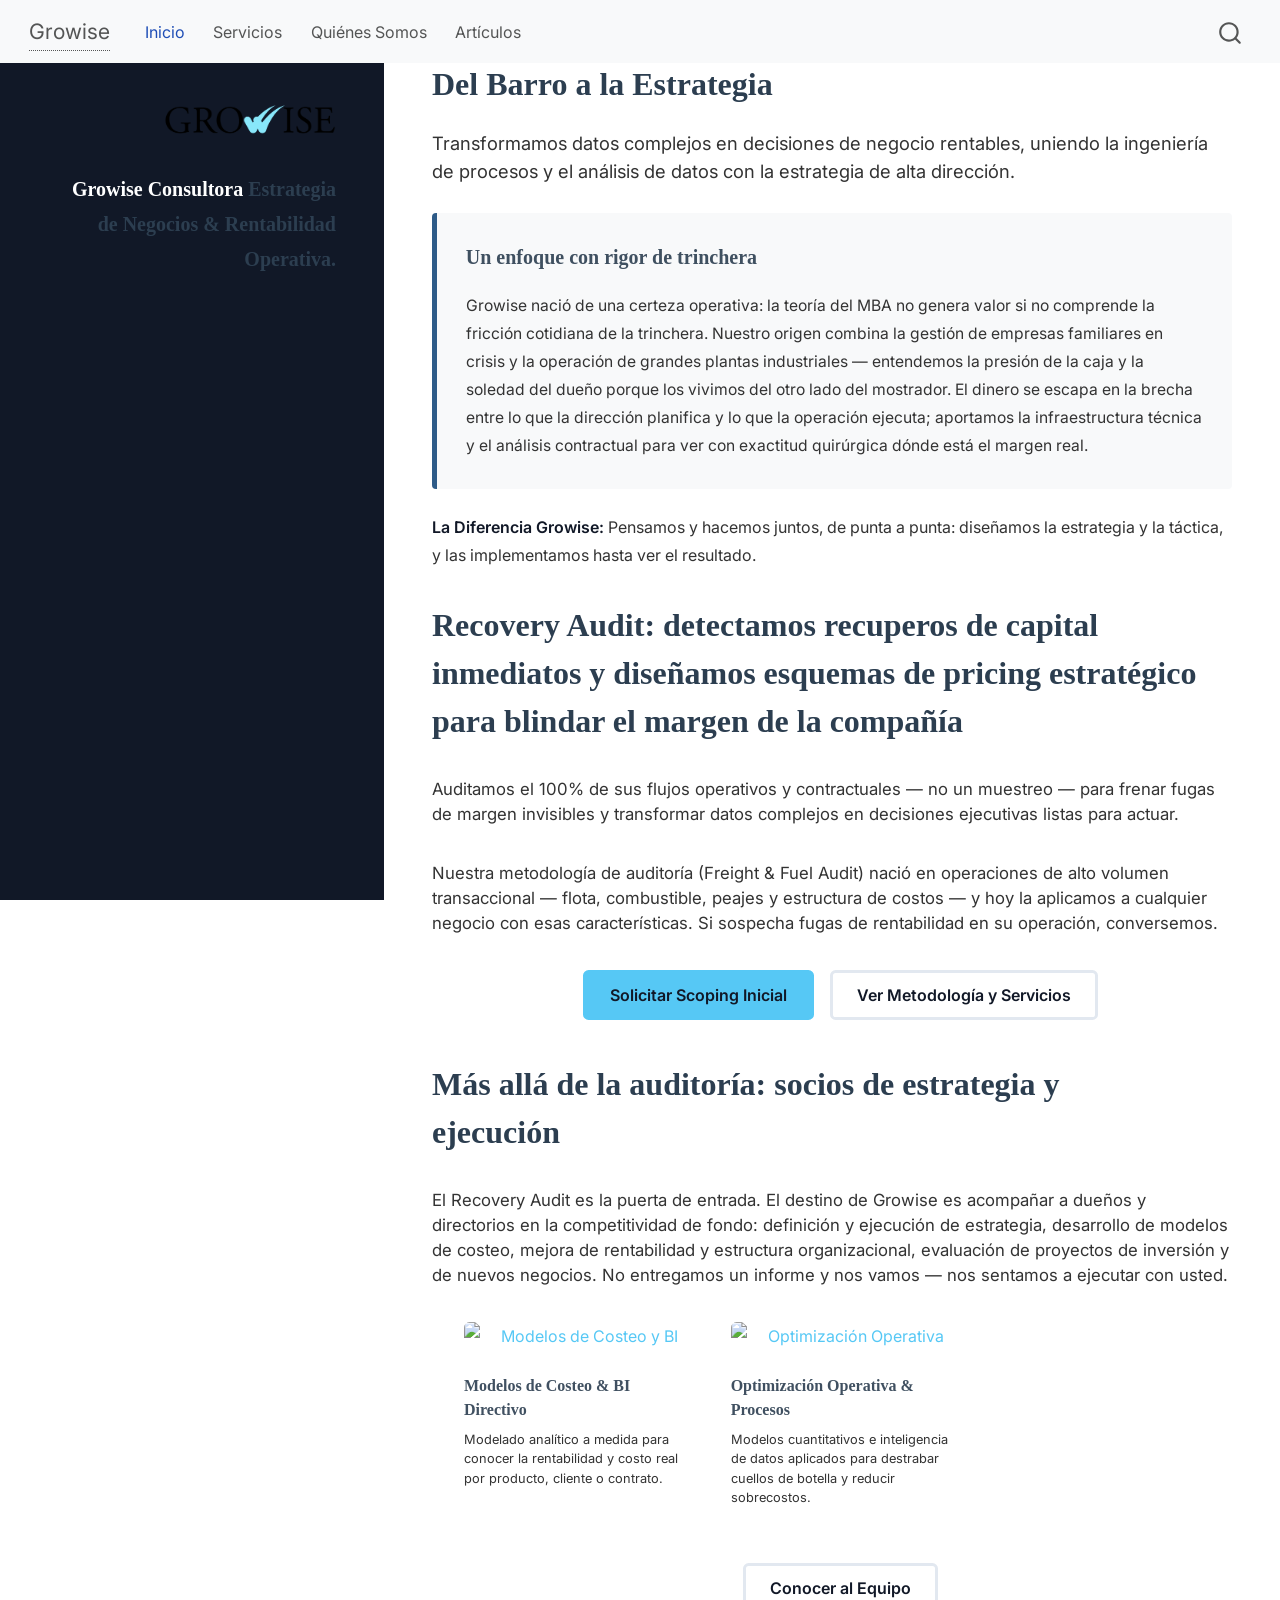
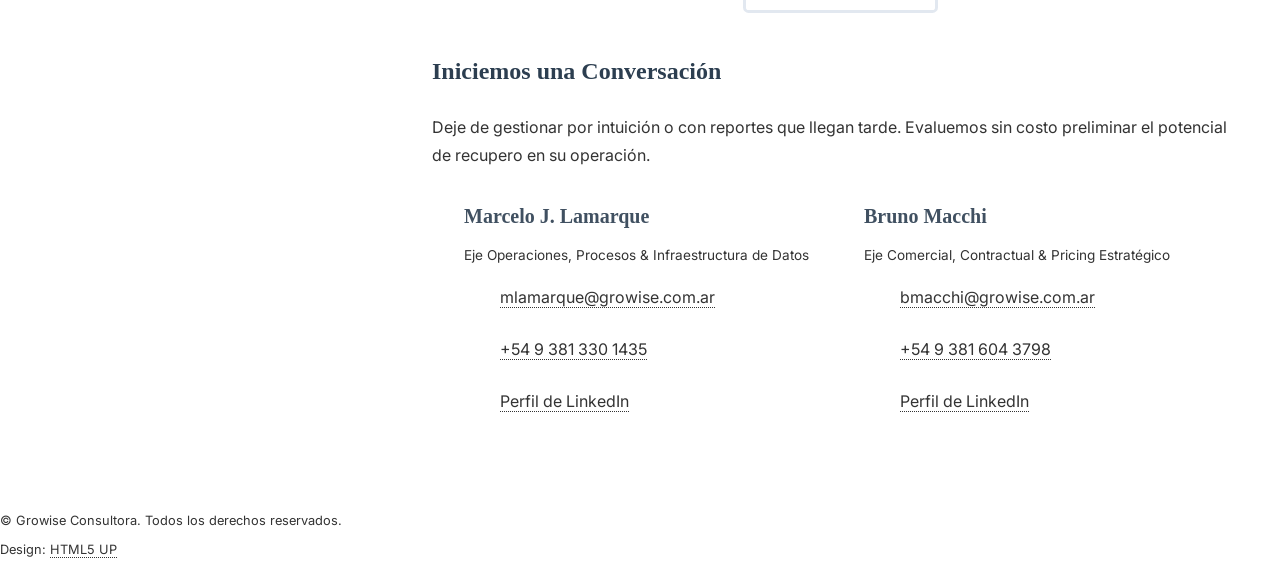
==== index.html @ acec2e24 "Copy: despegar el posicionamiento del rubro transporte El texto anterior en index y servicios presen" ====
<!DOCTYPE html>
<html xmlns="http://www.w3.org/1999/xhtml" lang="es" xml:lang="es"><head>

<meta charset="utf-8">
<meta name="generator" content="quarto-1.9.38">

<meta name="viewport" content="width=device-width, initial-scale=1.0, user-scalable=yes">


<title>Inicio – Growise</title>
<style>
/* Default styles provided by pandoc.
** See https://pandoc.org/MANUAL.html#variables-for-html for config info.
*/
code{white-space: pre-wrap;}
span.smallcaps{font-variant: small-caps;}
div.columns{display: flex; gap: min(4vw, 1.5em);}
div.column{flex: auto; overflow-x: auto;}
div.hanging-indent{margin-left: 1.5em; text-indent: -1.5em;}
ul.task-list{list-style: none;}
ul.task-list li input[type="checkbox"] {
  width: 0.8em;
  margin: 0 0.8em 0.2em -1em; /* quarto-specific, see https://github.com/quarto-dev/quarto-cli/issues/4556 */ 
  vertical-align: middle;
}
</style>


<script src="site_libs/quarto-nav/quarto-nav.js"></script>
<script src="site_libs/quarto-nav/headroom.min.js"></script>
<script src="site_libs/clipboard/clipboard.min.js"></script>
<script src="site_libs/quarto-search/autocomplete.umd.js"></script>
<script src="site_libs/quarto-search/fuse.min.js"></script>
<script src="site_libs/quarto-search/quarto-search.js"></script>
<meta name="quarto:offset" content="./">
<script src="site_libs/quarto-html/quarto.js" type="module"></script>
<script src="site_libs/quarto-html/tabsets/tabsets.js" type="module"></script>
<script src="site_libs/quarto-html/popper.min.js"></script>
<script src="site_libs/quarto-html/tippy.umd.min.js"></script>
<script src="site_libs/quarto-html/anchor.min.js"></script>
<link href="site_libs/quarto-html/tippy.css" rel="stylesheet">
<link href="site_libs/quarto-html/quarto-syntax-highlighting-15634bcf2e68342d4ad2dfa704d543f6.css" rel="stylesheet" id="quarto-text-highlighting-styles">
<script src="site_libs/bootstrap/bootstrap.min.js"></script>
<link href="site_libs/bootstrap/bootstrap-icons.css" rel="stylesheet">
<link href="site_libs/bootstrap/bootstrap-a0f9fd0d421825b736dc1bbcbcba2219.min.css" rel="stylesheet" append-hash="true" id="quarto-bootstrap" data-mode="light">
<script id="quarto-search-options" type="application/json">{
  "location": "navbar",
  "copy-button": false,
  "collapse-after": 3,
  "panel-placement": "end",
  "type": "overlay",
  "limit": 50,
  "keyboard-shortcut": [
    "f",
    "/",
    "s"
  ],
  "show-item-context": false,
  "language": {
    "search-no-results-text": "No se han encontrado resultados",
    "search-matching-documents-text": "documentos encontrados",
    "search-copy-link-title": "Copiar el enlace en la búsqueda",
    "search-hide-matches-text": "Ocultar resultados adicionales",
    "search-more-match-text": "resultado adicional en este documento",
    "search-more-matches-text": "resultados adicionales en este documento",
    "search-clear-button-title": "Borrar",
    "search-text-placeholder": "",
    "search-detached-cancel-button-title": "Cancelar",
    "search-submit-button-title": "Enviar",
    "search-label": "Buscar"
  }
}</script>
<!-- Google tag (gtag.js) -->

<script async="" src="https://www.googletagmanager.com/gtag/js?id=G-E46S4T4S3Z"></script>

<script>

  window.dataLayer = window.dataLayer || [];

  function gtag(){dataLayer.push(arguments);}

  gtag('js', new Date());



  gtag('config', 'G-E46S4T4S3Z');

</script>
<style>
/* RESET BÁSICO GLOBAL */
body { padding: 0 !important; margin: 0 !important; }
.quarto-container { max-width: none !important; padding: 0 !important; }
main { margin-top: 0 !important; padding: 0 !important; }

/* LEGIBILIDAD (Para los artículos) */
p, li, section, .quarto-title-meta { color: #333 !important; font-size: 1.05em; line-height: 1.6; }
h1, h2, h3, h4 { color: #2c3e50 !important; font-weight: bold; }

/* GALERÍA DE ARTÍCULOS Y METADATOS */
header.quarto-title-block { padding-top: 3em !important; margin-bottom: 2em !important; }
.quarto-listing-category-title { font-weight: bold; color: #787878; margin-bottom: 1em; }
.quarto-title-meta { border-top: 1px solid #eee; margin-top: 2em; padding-top: 1em; }
.quarto-title-meta-heading { color: #888; text-transform: uppercase; font-size: 0.75em; letter-spacing: 1px; }
.quarto-title-meta-contents { color: #444; }
.cell-output-display img { max-width: 100% !important; height: auto !important; border-radius: 8px; box-shadow: 0 4px 15px rgba(0,0,0,0.1); margin: 25px 0; }
</style>


<link rel="stylesheet" href="assets/css/main.css">
</head>

<body class="nav-fixed quarto-light">

<div id="quarto-search-results"></div>
  <header id="quarto-header" class="headroom fixed-top">
    <nav class="navbar navbar-expand-lg " data-bs-theme="dark">
      <div class="navbar-container container-fluid">
      <div class="navbar-brand-container mx-auto">
    <a class="navbar-brand" href="./index.html">
    <span class="navbar-title">Growise</span>
    </a>
  </div>
            <div id="quarto-search" class="" title="Buscar"></div>
          <button class="navbar-toggler" type="button" data-bs-toggle="collapse" data-bs-target="#navbarCollapse" aria-controls="navbarCollapse" role="menu" aria-expanded="false" aria-label="Navegación de palanca" onclick="if (window.quartoToggleHeadroom) { window.quartoToggleHeadroom(); }">
  <span class="navbar-toggler-icon"></span>
</button>
          <div class="collapse navbar-collapse" id="navbarCollapse">
            <ul class="navbar-nav navbar-nav-scroll me-auto">
  <li class="nav-item">
    <a class="nav-link active" href="./index.html" aria-current="page"> 
<span class="menu-text">Inicio</span></a>
  </li>  
  <li class="nav-item">
    <a class="nav-link" href="./servicios.html"> 
<span class="menu-text">Servicios</span></a>
  </li>  
  <li class="nav-item">
    <a class="nav-link" href="./quienes-somos.html"> 
<span class="menu-text">Quiénes Somos</span></a>
  </li>  
  <li class="nav-item">
    <a class="nav-link" href="./articulos.html"> 
<span class="menu-text">Artículos</span></a>
  </li>  
</ul>
          </div> <!-- /navcollapse -->
            <div class="quarto-navbar-tools">
</div>
      </div> <!-- /container-fluid -->
    </nav>
</header>
<!-- content -->
<div id="quarto-content" class="quarto-container page-columns page-rows-contents page-layout-article page-navbar">
<!-- sidebar -->
<!-- margin-sidebar -->
    <div id="quarto-margin-sidebar" class="sidebar margin-sidebar zindex-bottom">
        
    </div>
<!-- main -->
<main class="content" id="quarto-document-content">

<header id="title-block-header" class="quarto-title-block default">
<div class="quarto-title">
<h1 class="title">Inicio</h1>
</div>



<div class="quarto-title-meta">

    
  
    
  </div>
  


</header>


<style>
/* 1. ELIMINAR EL HEADER AUTOMÁTICO OCULTO DE QUARTO */
#title-block-header,
.quarto-title-block,
.quarto-title-banner,
header.quarto-title-block {
    display: none !important;
    margin: 0 !important;
    padding: 0 !important;
    height: 0 !important;
}

/* 2. RESETEAR CONTENEDORES INTERMEDIOS DE QUARTO / BOOTSTRAP */
#quarto-content,
#quarto-content > *,
#quarto-document-content,
.quarto-container,
.page-columns,
.content,
main.content {
    display: block !important;
    max-width: none !important;
    margin-top: 0 !important;
    padding-top: 0 !important;
    border-top: none !important;
}

/* FIX: "#quarto-content > *" de arriba fuerza display:block en TODOS los hijos directos,
   incluyendo el <script id="quarto-html-after-body"> que Quarto inyecta ahí mismo.
   Eso anula el display:none por defecto de <script> y su código queda visible como texto
   al final de la página. Lo revertimos explícitamente. */
#quarto-content > script,
#quarto-content > style {
    display: none !important;
}

/* 3. ESPACIADO CALIBRADO DEL CONTENEDOR PRINCIPAL (#main) */
#main {
    padding-top: 3.5rem !important; /* Libra el menú superior sin dejar espacio residual */
    margin-top: 0 !important;
}

/* 4. ANULAR PADDING Y BORDES DE LAS SECCIONES DE LA PLANTILLA */
#main > section,
#main > section#one,
#main > section:first-of-type,
#one {
    padding-top: 0 !important;
    margin-top: 0 !important;
    border-top: none !important;
}

#main header.major,
#main section#one header.major,
header.major {
    margin-top: 0 !important;
    padding-top: 0 !important;
    margin-bottom: 1.2em !important;
}

#main header.major h2,
header.major h2 {
    margin-top: 0 !important;
    padding-top: 0 !important;
}
</style>

<header id="header">
    <div class="inner">
        <a href="index.html" class="image logo"><img src="images/avatar.png" alt="Logo Growise"></a>
        <h1><strong>Growise Consultora</strong><br>
            Estrategia de Negocios &amp;<br>
            Rentabilidad Operativa.</h1>
        
        <ul class="icons" style="margin-top: 20px;">
            <li><a href="https://www.linkedin.com/company/growiseconsultora/" class="icon brands fa-linkedin" target="_blank"><span class="label">LinkedIn</span></a></li>
            <li><a href="https://www.instagram.com/growise.company/" class="icon brands fa-instagram" target="_blank"><span class="label">Instagram</span></a></li>
            <li><a href="mailto:mlamarque@growise.com.ar" class="icon solid fa-envelope"><span class="label">Email</span></a></li>
        </ul>
    </div>
</header>

<div id="main">
    <section id="one">
        <header class="major">
            <h2 class="anchored">Del Barro a la Estrategia</h2>
            <p style="font-size: 1.15em; color: #444; line-height: 1.5; margin-top: -0.5em;">
                Transformamos datos complejos en decisiones de negocio rentables, uniendo la ingeniería de procesos y el análisis de datos con la estrategia de alta dirección.
            </p>
        </header>

        <div style="background-color: #f8f9fa; padding: 1.8em; border-left: 5px solid #2e5b88; margin: 1.5em 0; border-radius: 4px;">
            <h3 style="margin-top: 0; color: #222;" class="anchored">Un enfoque con rigor de trinchera</h3>
            <p style="margin-bottom: 0; font-size: 0.98em; color: #555;">
                Growise nació de una certeza operativa: la teoría del MBA no genera valor si no comprende la fricción cotidiana de la trinchera. Nuestro origen combina la gestión de empresas familiares en crisis y la operación de grandes plantas industriales — entendemos la presión de la caja y la soledad del dueño porque los vivimos del otro lado del mostrador. El dinero se escapa en la brecha entre lo que la dirección planifica y lo que la operación ejecuta; aportamos la infraestructura técnica y el análisis contractual para ver con exactitud quirúrgica dónde está el margen real.
            </p>
        </div>

        <p>
            <strong>La Diferencia Growise:</strong> Pensamos y hacemos juntos, de punta a punta: diseñamos la estrategia y la táctica, y las implementamos hasta ver el resultado.
        </p>
    </section>

    <section id="two">
        <header class="major">
            <h2 class="anchored">Recovery Audit: detectamos recuperos de capital inmediatos y diseñamos esquemas de pricing estratégico para blindar el margen de la compañía</h2>
        </header>
        <p style="font-size: 1.05em; color: #444; line-height: 1.5;">
            Auditamos el 100% de sus flujos operativos y contractuales — no un muestreo — para frenar fugas de margen invisibles y transformar datos complejos en decisiones ejecutivas listas para actuar.
        </p>
        <p style="font-size: 1.05em; color: #444; line-height: 1.5;">
            Nuestra metodología de auditoría (Freight &amp; Fuel Audit) nació en operaciones de alto volumen transaccional — flota, combustible, peajes y estructura de costos — y hoy la aplicamos a cualquier negocio con esas características. Si sospecha fugas de rentabilidad en su operación, conversemos.
        </p>

        <ul class="actions" style="justify-content: center; display: flex; width: 100%; margin: 2em 0 2.5em 0;">
            <li><a href="index.html#three" class="button primary">Solicitar Scoping Inicial</a></li>
            <li><a href="servicios.html" class="button">Ver Metodología y Servicios</a></li>
        </ul>
    </section>

    <section id="vision">
        <header class="major">
            <h2 class="anchored">Más allá de la auditoría: socios de estrategia y ejecución</h2>
        </header>
        <p style="font-size: 1.05em; color: #444; line-height: 1.5;">
            El Recovery Audit es la puerta de entrada. El destino de Growise es acompañar a dueños y directorios en la competitividad de fondo: definición y ejecución de estrategia, desarrollo de modelos de costeo, mejora de rentabilidad y estructura organizacional, evaluación de proyectos de inversión y de nuevos negocios. No entregamos un informe y nos vamos — nos sentamos a ejecutar con usted.
        </p>
        <div class="row">
            <article class="col-4 col-12-xsmall work-item">
                <a href="images/fulls/Dashboard_Estrategico.png" class="image fit thumb"><img src="images/thumbs/Dashboard_Estrategico.png" alt="Modelos de Costeo y BI"></a>
                <h3 class="anchored">Modelos de Costeo &amp; BI Directivo</h3>
                <p>Modelado analítico a medida para conocer la rentabilidad y costo real por producto, cliente o contrato.</p>
            </article>
            <article class="col-4 col-12-xsmall work-item">
                <a href="images/fulls/Optimizacion_Procesos.png" class="image fit thumb"><img src="images/thumbs/Optimizacion_Procesos.png" alt="Optimización Operativa"></a>
                <h3 class="anchored">Optimización Operativa &amp; Procesos</h3>
                <p>Modelos cuantitativos e inteligencia de datos aplicados para destrabar cuellos de botella y reducir sobrecostos.</p>
            </article>
        </div>

        <ul class="actions" style="justify-content: center; display: flex; width: 100%; margin: 1.5em 0 2.5em 0;">
            <li><a href="quienes-somos.html" class="button">Conocer al Equipo</a></li>
        </ul>
    </section>

    <section id="three">
        <h2 class="anchored">Iniciemos una Conversación</h2>
        <p>Deje de gestionar por intuición o con reportes que llegan tarde. Evaluemos sin costo preliminar el potencial de recupero en su operación.</p>
        
        <div class="row">
            <div class="col-6 col-12-small">
                <h3 style="color: #787878; margin-bottom: 0.5em;" class="anchored">Marcelo J. Lamarque</h3>
                <p style="font-size: 0.85em; margin-bottom: 1em; color: #888;">Eje Operaciones, Procesos &amp; Infraestructura de Datos</p>
                <ul class="labeled-icons">
                    <li>
                        <h3 class="icon solid fa-envelope anchored"><span class="label">Email</span></h3>
                        <a href="mailto:mlamarque@growise.com.ar">mlamarque@growise.com.ar</a>
                    </li>
                    <li>
                        <h3 class="icon solid fa-mobile-alt anchored"><span class="label">WhatsApp</span></h3>
                        <a href="https://wa.me/5493813301435" target="_blank">+54 9 381 330 1435</a>
                    </li>
                    <li>
                        <h3 class="icon brands fa-linkedin anchored"><span class="label">LinkedIn</span></h3>
                        <a href="https://www.linkedin.com/in/mlamarque/" target="_blank">Perfil de LinkedIn</a>
                    </li>
                </ul>
            </div>

            <div class="col-6 col-12-small">
                <h3 style="color: #787878; margin-bottom: 0.5em;" class="anchored">Bruno Macchi</h3>
                <p style="font-size: 0.85em; margin-bottom: 1em; color: #888;">Eje Comercial, Contractual &amp; Pricing Estratégico</p>
                <ul class="labeled-icons">
                    <li>
                        <h3 class="icon solid fa-envelope anchored"><span class="label">Email</span></h3>
                        <a href="mailto:bmacchi@growise.com.ar">bmacchi@growise.com.ar</a>
                    </li>
                    <li>
                        <h3 class="icon solid fa-mobile-alt anchored"><span class="label">WhatsApp</span></h3>
                        <a href="https://wa.me/5493816043798" target="_blank">+54 9 381 604 3798</a>
                    </li>
                    <li>
                        <h3 class="icon brands fa-linkedin anchored"><span class="label">LinkedIn</span></h3>
                        <a href="https://www.linkedin.com/in/macchib/" target="_blank">Perfil de LinkedIn</a>
                    </li>
                </ul>
            </div>
        </div> 
    </section>
</div>

<footer id="footer">
    <div class="inner">
        <ul class="copyright">
            <li>© Growise Consultora. Todos los derechos reservados.</li>
            <li>Design: <a href="http://html5up.net">HTML5 UP</a></li>
        </ul>
    </div>
</footer>



</main> <!-- /main -->
<script id="quarto-html-after-body" type="application/javascript">
  window.document.addEventListener("DOMContentLoaded", function (event) {
    const icon = "";
    const anchorJS = new window.AnchorJS();
    anchorJS.options = {
      placement: 'right',
      icon: icon
    };
    anchorJS.add('.anchored');
    const isCodeAnnotation = (el) => {
      for (const clz of el.classList) {
        if (clz.startsWith('code-annotation-')) {                     
          return true;
        }
      }
      return false;
    }
    const onCopySuccess = function(e) {
      // button target
      const button = e.trigger;
      // don't keep focus
      button.blur();
      // flash "checked"
      button.classList.add('code-copy-button-checked');
      var currentTitle = button.getAttribute("title");
      button.setAttribute("title", "Copiado");
      let tooltip;
      if (window.bootstrap) {
        button.setAttribute("data-bs-toggle", "tooltip");
        button.setAttribute("data-bs-placement", "left");
        button.setAttribute("data-bs-title", "Copiado");
        tooltip = new bootstrap.Tooltip(button, 
          { trigger: "manual", 
            customClass: "code-copy-button-tooltip",
            offset: [0, -8]});
        tooltip.show();    
      }
      setTimeout(function() {
        if (tooltip) {
          tooltip.hide();
          button.removeAttribute("data-bs-title");
          button.removeAttribute("data-bs-toggle");
          button.removeAttribute("data-bs-placement");
        }
        button.setAttribute("title", currentTitle);
        button.classList.remove('code-copy-button-checked');
      }, 1000);
      // clear code selection
      e.clearSelection();
    }
    const getTextToCopy = function(trigger) {
      const outerScaffold = trigger.parentElement.cloneNode(true);
      const codeEl = outerScaffold.querySelector('code');
      for (const childEl of codeEl.children) {
        if (isCodeAnnotation(childEl)) {
          childEl.remove();
        }
      }
      return codeEl.innerText;
    }
    const clipboard = new window.ClipboardJS('.code-copy-button:not([data-in-quarto-modal])', {
      text: getTextToCopy
    });
    clipboard.on('success', onCopySuccess);
    if (window.document.getElementById('quarto-embedded-source-code-modal')) {
      const clipboardModal = new window.ClipboardJS('.code-copy-button[data-in-quarto-modal]', {
        text: getTextToCopy,
        container: window.document.getElementById('quarto-embedded-source-code-modal')
      });
      clipboardModal.on('success', onCopySuccess);
    }
      var localhostRegex = new RegExp(/^(?:http|https):\/\/localhost\:?[0-9]*\//);
      var mailtoRegex = new RegExp(/^mailto:/);
        var filterRegex = new RegExp('/' + window.location.host + '/');
      var isInternal = (href) => {
          return filterRegex.test(href) || localhostRegex.test(href) || mailtoRegex.test(href);
      }
      // Inspect non-navigation links and adorn them if external
     var links = window.document.querySelectorAll('a[href]:not(.nav-link):not(.navbar-brand):not(.toc-action):not(.sidebar-link):not(.sidebar-item-toggle):not(.pagination-link):not(.no-external):not([aria-hidden]):not(.dropdown-item):not(.quarto-navigation-tool):not(.about-link)');
      for (var i=0; i<links.length; i++) {
        const link = links[i];
        if (!isInternal(link.href)) {
          // undo the damage that might have been done by quarto-nav.js in the case of
          // links that we want to consider external
          if (link.dataset.originalHref !== undefined) {
            link.href = link.dataset.originalHref;
          }
        }
      }
    function tippyHover(el, contentFn, onTriggerFn, onUntriggerFn) {
      const config = {
        allowHTML: true,
        maxWidth: 500,
        delay: 100,
        arrow: false,
        appendTo: function(el) {
            return el.parentElement;
        },
        interactive: true,
        interactiveBorder: 10,
        theme: 'quarto',
        placement: 'bottom-start',
      };
      if (contentFn) {
        config.content = contentFn;
      }
      if (onTriggerFn) {
        config.onTrigger = onTriggerFn;
      }
      if (onUntriggerFn) {
        config.onUntrigger = onUntriggerFn;
      }
      window.tippy(el, config); 
    }
    const noterefs = window.document.querySelectorAll('a[role="doc-noteref"]');
    for (var i=0; i<noterefs.length; i++) {
      const ref = noterefs[i];
      tippyHover(ref, function() {
        // use id or data attribute instead here
        let href = ref.getAttribute('data-footnote-href') || ref.getAttribute('href');
        try { href = new URL(href).hash; } catch {}
        const id = href.replace(/^#\/?/, "");
        const note = window.document.getElementById(id);
        if (note) {
          return note.innerHTML;
        } else {
          return "";
        }
      });
    }
    const xrefs = window.document.querySelectorAll('a.quarto-xref');
    const processXRef = (id, note) => {
      // Strip column container classes
      const stripColumnClz = (el) => {
        el.classList.remove("page-full", "page-columns");
        if (el.children) {
          for (const child of el.children) {
            stripColumnClz(child);
          }
        }
      }
      stripColumnClz(note)
      if (id === null || id.startsWith('sec-')) {
        // Special case sections, only their first couple elements
        const container = document.createElement("div");
        if (note.children && note.children.length > 2) {
          container.appendChild(note.children[0].cloneNode(true));
          for (let i = 1; i < note.children.length; i++) {
            const child = note.children[i];
            if (child.tagName === "P" && child.innerText === "") {
              continue;
            } else {
              container.appendChild(child.cloneNode(true));
              break;
            }
          }
          if (window.Quarto?.typesetMath) {
            window.Quarto.typesetMath(container);
          }
          return container.innerHTML
        } else {
          if (window.Quarto?.typesetMath) {
            window.Quarto.typesetMath(note);
          }
          return note.innerHTML;
        }
      } else {
        // Remove any anchor links if they are present
        const anchorLink = note.querySelector('a.anchorjs-link');
        if (anchorLink) {
          anchorLink.remove();
        }
        if (window.Quarto?.typesetMath) {
          window.Quarto.typesetMath(note);
        }
        if (note.classList.contains("callout")) {
          return note.outerHTML;
        } else {
          return note.innerHTML;
        }
      }
    }
    for (var i=0; i<xrefs.length; i++) {
      const xref = xrefs[i];
      tippyHover(xref, undefined, function(instance) {
        instance.disable();
        let url = xref.getAttribute('href');
        let hash = undefined; 
        if (url.startsWith('#')) {
          hash = url;
        } else {
          try { hash = new URL(url).hash; } catch {}
        }
        if (hash) {
          const id = hash.replace(/^#\/?/, "");
          const note = window.document.getElementById(id);
          if (note !== null) {
            try {
              const html = processXRef(id, note.cloneNode(true));
              instance.setContent(html);
            } finally {
              instance.enable();
              instance.show();
            }
          } else {
            // See if we can fetch this
            fetch(url.split('#')[0])
            .then(res => res.text())
            .then(html => {
              const parser = new DOMParser();
              const htmlDoc = parser.parseFromString(html, "text/html");
              const note = htmlDoc.getElementById(id);
              if (note !== null) {
                const html = processXRef(id, note);
                instance.setContent(html);
              } 
            }).finally(() => {
              instance.enable();
              instance.show();
            });
          }
        } else {
          // See if we can fetch a full url (with no hash to target)
          // This is a special case and we should probably do some content thinning / targeting
          fetch(url)
          .then(res => res.text())
          .then(html => {
            const parser = new DOMParser();
            const htmlDoc = parser.parseFromString(html, "text/html");
            const note = htmlDoc.querySelector('main.content');
            if (note !== null) {
              // This should only happen for chapter cross references
              // (since there is no id in the URL)
              // remove the first header
              if (note.children.length > 0 && note.children[0].tagName === "HEADER") {
                note.children[0].remove();
              }
              const html = processXRef(null, note);
              instance.setContent(html);
            } 
          }).finally(() => {
            instance.enable();
            instance.show();
          });
        }
      }, function(instance) {
      });
    }
        let selectedAnnoteEl;
        const selectorForAnnotation = ( cell, annotation) => {
          let cellAttr = 'data-code-cell="' + cell + '"';
          let lineAttr = 'data-code-annotation="' +  annotation + '"';
          const selector = 'span[' + cellAttr + '][' + lineAttr + ']';
          return selector;
        }
        const selectCodeLines = (annoteEl) => {
          const doc = window.document;
          const targetCell = annoteEl.getAttribute("data-target-cell");
          const targetAnnotation = annoteEl.getAttribute("data-target-annotation");
          const annoteSpan = window.document.querySelector(selectorForAnnotation(targetCell, targetAnnotation));
          const lines = annoteSpan.getAttribute("data-code-lines").split(",");
          const lineIds = lines.map((line) => {
            return targetCell + "-" + line;
          })
          let top = null;
          let height = null;
          let parent = null;
          if (lineIds.length > 0) {
              //compute the position of the single el (top and bottom and make a div)
              const el = window.document.getElementById(lineIds[0]);
              top = el.offsetTop;
              height = el.offsetHeight;
              parent = el.parentElement.parentElement;
            if (lineIds.length > 1) {
              const lastEl = window.document.getElementById(lineIds[lineIds.length - 1]);
              const bottom = lastEl.offsetTop + lastEl.offsetHeight;
              height = bottom - top;
            }
            if (top !== null && height !== null && parent !== null) {
              // cook up a div (if necessary) and position it 
              let div = window.document.getElementById("code-annotation-line-highlight");
              if (div === null) {
                div = window.document.createElement("div");
                div.setAttribute("id", "code-annotation-line-highlight");
                div.style.position = 'absolute';
                parent.appendChild(div);
              }
              div.style.top = top - 2 + "px";
              div.style.height = height + 4 + "px";
              div.style.left = 0;
              let gutterDiv = window.document.getElementById("code-annotation-line-highlight-gutter");
              if (gutterDiv === null) {
                gutterDiv = window.document.createElement("div");
                gutterDiv.setAttribute("id", "code-annotation-line-highlight-gutter");
                gutterDiv.style.position = 'absolute';
                const codeCell = window.document.getElementById(targetCell);
                const gutter = codeCell.querySelector('.code-annotation-gutter');
                gutter.appendChild(gutterDiv);
              }
              gutterDiv.style.top = top - 2 + "px";
              gutterDiv.style.height = height + 4 + "px";
            }
            selectedAnnoteEl = annoteEl;
          }
        };
        const unselectCodeLines = () => {
          const elementsIds = ["code-annotation-line-highlight", "code-annotation-line-highlight-gutter"];
          elementsIds.forEach((elId) => {
            const div = window.document.getElementById(elId);
            if (div) {
              div.remove();
            }
          });
          selectedAnnoteEl = undefined;
        };
          // Handle positioning of the toggle
      window.addEventListener(
        "resize",
        throttle(() => {
          elRect = undefined;
          if (selectedAnnoteEl) {
            selectCodeLines(selectedAnnoteEl);
          }
        }, 10)
      );
      function throttle(fn, ms) {
      let throttle = false;
      let timer;
        return (...args) => {
          if(!throttle) { // first call gets through
              fn.apply(this, args);
              throttle = true;
          } else { // all the others get throttled
              if(timer) clearTimeout(timer); // cancel #2
              timer = setTimeout(() => {
                fn.apply(this, args);
                timer = throttle = false;
              }, ms);
          }
        };
      }
        // Attach click handler to the DT
        const annoteDls = window.document.querySelectorAll('dt[data-target-cell]');
        for (const annoteDlNode of annoteDls) {
          annoteDlNode.addEventListener('click', (event) => {
            const clickedEl = event.target;
            if (clickedEl !== selectedAnnoteEl) {
              unselectCodeLines();
              const activeEl = window.document.querySelector('dt[data-target-cell].code-annotation-active');
              if (activeEl) {
                activeEl.classList.remove('code-annotation-active');
              }
              selectCodeLines(clickedEl);
              clickedEl.classList.add('code-annotation-active');
            } else {
              // Unselect the line
              unselectCodeLines();
              clickedEl.classList.remove('code-annotation-active');
            }
          });
        }
    const findCites = (el) => {
      const parentEl = el.parentElement;
      if (parentEl) {
        const cites = parentEl.dataset.cites;
        if (cites) {
          return {
            el,
            cites: cites.split(' ')
          };
        } else {
          return findCites(el.parentElement)
        }
      } else {
        return undefined;
      }
    };
    var bibliorefs = window.document.querySelectorAll('a[role="doc-biblioref"]');
    for (var i=0; i<bibliorefs.length; i++) {
      const ref = bibliorefs[i];
      const citeInfo = findCites(ref);
      if (citeInfo) {
        tippyHover(citeInfo.el, function() {
          var popup = window.document.createElement('div');
          citeInfo.cites.forEach(function(cite) {
            var citeDiv = window.document.createElement('div');
            citeDiv.classList.add('hanging-indent');
            citeDiv.classList.add('csl-entry');
            var biblioDiv = window.document.getElementById('ref-' + cite);
            if (biblioDiv) {
              citeDiv.innerHTML = biblioDiv.innerHTML;
            }
            popup.appendChild(citeDiv);
          });
          return popup.innerHTML;
        });
      }
    }
  });
  </script>
</div> <!-- /content -->
<script src="./assets/js/jquery.min.js"></script>
<script src="./assets/js/jquery.poptrox.min.js"></script>
<script src="./assets/js/browser.min.js"></script>
<script src="./assets/js/breakpoints.min.js"></script>
<script src="./assets/js/util.js"></script>
<script src="./assets/js/main.js"></script>




</body></html>
---- site_libs/quarto-html/tippy.css ----
.tippy-box[data-animation=fade][data-state=hidden]{opacity:0}[data-tippy-root]{max-width:calc(100vw - 10px)}.tippy-box{position:relative;background-color:#333;color:#fff;border-radius:4px;font-size:14px;line-height:1.4;white-space:normal;outline:0;transition-property:transform,visibility,opacity}.tippy-box[data-placement^=top]>.tippy-arrow{bottom:0}.tippy-box[data-placement^=top]>.tippy-arrow:before{bottom:-7px;left:0;border-width:8px 8px 0;border-top-color:initial;transform-origin:center top}.tippy-box[data-placement^=bottom]>.tippy-arrow{top:0}.tippy-box[data-placement^=bottom]>.tippy-arrow:before{top:-7px;left:0;border-width:0 8px 8px;border-bottom-color:initial;transform-origin:center bottom}.tippy-box[data-placement^=left]>.tippy-arrow{right:0}.tippy-box[data-placement^=left]>.tippy-arrow:before{border-width:8px 0 8px 8px;border-left-color:initial;right:-7px;transform-origin:center left}.tippy-box[data-placement^=right]>.tippy-arrow{left:0}.tippy-box[data-placement^=right]>.tippy-arrow:before{left:-7px;border-width:8px 8px 8px 0;border-right-color:initial;transform-origin:center right}.tippy-box[data-inertia][data-state=visible]{transition-timing-function:cubic-bezier(.54,1.5,.38,1.11)}.tippy-arrow{width:16px;height:16px;color:#333}.tippy-arrow:before{content:"";position:absolute;border-color:transparent;border-style:solid}.tippy-content{position:relative;padding:5px 9px;z-index:1}
---- site_libs/quarto-html/quarto-syntax-highlighting-15634bcf2e68342d4ad2dfa704d543f6.css ----
/* quarto syntax highlight colors */
:root {
  --quarto-hl-ot-color: #003B4F;
  --quarto-hl-at-color: #657422;
  --quarto-hl-ss-color: #20794D;
  --quarto-hl-an-color: #5E5E5E;
  --quarto-hl-fu-color: #4758AB;
  --quarto-hl-st-color: #20794D;
  --quarto-hl-cf-color: #003B4F;
  --quarto-hl-op-color: #5E5E5E;
  --quarto-hl-er-color: #AD0000;
  --quarto-hl-bn-color: #AD0000;
  --quarto-hl-al-color: #AD0000;
  --quarto-hl-va-color: #111111;
  --quarto-hl-bu-color: inherit;
  --quarto-hl-ex-color: inherit;
  --quarto-hl-pp-color: #AD0000;
  --quarto-hl-in-color: #5E5E5E;
  --quarto-hl-vs-color: #20794D;
  --quarto-hl-wa-color: #5E5E5E;
  --quarto-hl-do-color: #5E5E5E;
  --quarto-hl-im-color: #00769E;
  --quarto-hl-ch-color: #20794D;
  --quarto-hl-dt-color: #AD0000;
  --quarto-hl-fl-color: #AD0000;
  --quarto-hl-co-color: #5E5E5E;
  --quarto-hl-cv-color: #5E5E5E;
  --quarto-hl-cn-color: #8f5902;
  --quarto-hl-sc-color: #5E5E5E;
  --quarto-hl-dv-color: #AD0000;
  --quarto-hl-kw-color: #003B4F;
}

/* other quarto variables */
:root {
  --quarto-font-monospace: SFMono-Regular, Menlo, Monaco, Consolas, "Liberation Mono", "Courier New", monospace;
}

/* syntax highlight based on Pandoc's rules */
pre > code.sourceCode > span {
  color: #003B4F;
}

code.sourceCode > span {
  color: #003B4F;
}

div.sourceCode,
div.sourceCode pre.sourceCode {
  color: #003B4F;
}

/* Normal */
code span {
  color: #003B4F;
}

/* Alert */
code span.al {
  color: #AD0000;
  font-style: inherit;
}

/* Annotation */
code span.an {
  color: #5E5E5E;
  font-style: inherit;
}

/* Attribute */
code span.at {
  color: #657422;
  font-style: inherit;
}

/* BaseN */
code span.bn {
  color: #AD0000;
  font-style: inherit;
}

/* BuiltIn */
code span.bu {
  font-style: inherit;
}

/* ControlFlow */
code span.cf {
  color: #003B4F;
  font-weight: bold;
  font-style: inherit;
}

/* Char */
code span.ch {
  color: #20794D;
  font-style: inherit;
}

/* Constant */
code span.cn {
  color: #8f5902;
  font-style: inherit;
}

/* Comment */
code span.co {
  color: #5E5E5E;
  font-style: inherit;
}

/* CommentVar */
code span.cv {
  color: #5E5E5E;
  font-style: italic;
}

/* Documentation */
code span.do {
  color: #5E5E5E;
  font-style: italic;
}

/* DataType */
code span.dt {
  color: #AD0000;
  font-style: inherit;
}

/* DecVal */
code span.dv {
  color: #AD0000;
  font-style: inherit;
}

/* Error */
code span.er {
  color: #AD0000;
  font-style: inherit;
}

/* Extension */
code span.ex {
  font-style: inherit;
}

/* Float */
code span.fl {
  color: #AD0000;
  font-style: inherit;
}

/* Function */
code span.fu {
  color: #4758AB;
  font-style: inherit;
}

/* Import */
code span.im {
  color: #00769E;
  font-style: inherit;
}

/* Information */
code span.in {
  color: #5E5E5E;
  font-style: inherit;
}

/* Keyword */
code span.kw {
  color: #003B4F;
  font-weight: bold;
  font-style: inherit;
}

/* Operator */
code span.op {
  color: #5E5E5E;
  font-style: inherit;
}

/* Other */
code span.ot {
  color: #003B4F;
  font-style: inherit;
}

/* Preprocessor */
code span.pp {
  color: #AD0000;
  font-style: inherit;
}

/* SpecialChar */
code span.sc {
  color: #5E5E5E;
  font-style: inherit;
}

/* SpecialString */
code span.ss {
  color: #20794D;
  font-style: inherit;
}

/* String */
code span.st {
  color: #20794D;
  font-style: inherit;
}

/* Variable */
code span.va {
  color: #111111;
  font-style: inherit;
}

/* VerbatimString */
code span.vs {
  color: #20794D;
  font-style: inherit;
}

/* Warning */
code span.wa {
  color: #5E5E5E;
  font-style: italic;
}

.prevent-inlining {
  content: "</";
}

/*# sourceMappingURL=f23921c56f73e400b49028c9186a1aa0.css.map */
---- assets/css/main.css ----
@import url("fontawesome-all.min.css");
@import url("https://fonts.googleapis.com/css?family=Inter:400,500,600,700&display=swap");
/*
	Strata by HTML5 UP
	html5up.net | @ajlkn
	Free for personal and commercial use under the CCA 3.0 license (html5up.net/license)
*/
html, body, div, span, applet, object,
iframe, h1, h2, h3, h4, h5, h6, p, blockquote,
pre, a, abbr, acronym, address, big, cite,
code, del, dfn, em, img, ins, kbd, q, s, samp,
small, strike, strong, sub, sup, tt, var, b,
u, i, center, dl, dt, dd, ol, ul, li, fieldset,
form, label, legend, table, caption, tbody,
tfoot, thead, tr, th, td, article, aside,
canvas, details, embed, figure, figcaption,
footer, header, hgroup, menu, nav, output, ruby,
section, summary, time, mark, audio, video {
  margin: 0;
  padding: 0;
  border: 0;
  font-size: 100%;
  font: inherit;
  vertical-align: baseline;
}

article, aside, details, figcaption, figure,
footer, header, hgroup, menu, nav, section {
  display: block;
}

body {
  line-height: 1;
}

ol, ul {
  list-style: none;
}

blockquote, q {
  quotes: none;
}
blockquote:before, blockquote:after, q:before, q:after {
  content: "";
  content: none;
}

table {
  border-collapse: collapse;
  border-spacing: 0;
}

body {
  -webkit-text-size-adjust: none;
}

mark {
  background-color: transparent;
  color: inherit;
}

input::-moz-focus-inner {
  border: 0;
  padding: 0;
}

input, select, textarea {
  -moz-appearance: none;
  -webkit-appearance: none;
  -ms-appearance: none;
  appearance: none;
}

/* Basic */
html {
  box-sizing: border-box;
}

*, *:before, *:after {
  box-sizing: inherit;
}

body {
  background: #FFFFFF;
}
body.is-preload *, body.is-preload *:before, body.is-preload *:after {
  -moz-animation: none !important;
  -webkit-animation: none !important;
  -ms-animation: none !important;
  animation: none !important;
  -moz-transition: none !important;
  -webkit-transition: none !important;
  -ms-transition: none !important;
  transition: none !important;
}

body, input, select, textarea {
  color: #64748B;
  font-family: "Inter", -apple-system, BlinkMacSystemFont, "Segoe UI", Roboto, sans-serif;
  font-size: 16pt;
  font-weight: 400;
  line-height: 1.75em;
}

a {
  -moz-transition: color 0.2s ease-in-out, border-color 0.2s ease-in-out;
  -webkit-transition: color 0.2s ease-in-out, border-color 0.2s ease-in-out;
  -ms-transition: color 0.2s ease-in-out, border-color 0.2s ease-in-out;
  transition: color 0.2s ease-in-out, border-color 0.2s ease-in-out;
  border-bottom: dotted 1px;
  color: #56C8F5;
  text-decoration: none;
}
a:hover {
  border-bottom-color: transparent;
  color: #56C8F5 !important;
  text-decoration: none;
}

strong, b {
  color: #111827;
  font-weight: 600;
}

em, i {
  font-style: italic;
}

p {
  margin: 0 0 2em 0;
}

h1, h2, h3, h4, h5, h6 {
  color: #111827;
  font-family: "Didot LT Pro Roman", "Playfair Display", Georgia, serif;
  font-weight: 600;
  line-height: 1em;
  margin: 0 0 1em 0;
}
h1 a, h2 a, h3 a, h4 a, h5 a, h6 a {
  color: inherit;
  text-decoration: none;
}

h1 {
  font-size: 2em;
  line-height: 1.5em;
}

h2 {
  font-size: 1.5em;
  line-height: 1.5em;
}

h3 {
  font-size: 1.25em;
  line-height: 1.5em;
}

h4 {
  font-size: 1.1em;
  line-height: 1.5em;
}

h5 {
  font-size: 0.9em;
  line-height: 1.5em;
}

h6 {
  font-size: 0.7em;
  line-height: 1.5em;
}

sub {
  font-size: 0.8em;
  position: relative;
  top: 0.5em;
}

sup {
  font-size: 0.8em;
  position: relative;
  top: -0.5em;
}

hr {
  border: 0;
  border-bottom: solid 2px #E2E8F0;
  margin: 2em 0;
}
hr.major {
  margin: 3em 0;
}

blockquote {
  border-left: solid 6px #E2E8F0;
  font-style: italic;
  margin: 0 0 2em 0;
  padding: 0.5em 0 0.5em 1.5em;
}

code {
  background: #F8FAFC;
  border-radius: 0.35em;
  border: solid 2px #E2E8F0;
  font-family: "Courier New", monospace;
  font-size: 0.9em;
  margin: 0 0.25em;
  padding: 0.25em 0.65em;
}

pre {
  -webkit-overflow-scrolling: touch;
  font-family: "Courier New", monospace;
  font-size: 0.9em;
  margin: 0 0 2em 0;
}
pre code {
  display: block;
  line-height: 1.75em;
  padding: 1em 1.5em;
  overflow-x: auto;
}

.align-left {
  text-align: left;
}

.align-center {
  text-align: center;
}

.align-right {
  text-align: right;
}

/* Container */
.container {
  margin: 0 auto;
  max-width: calc(100% - 4em);
  width: 100%;
}
.container.xsmall {
  width: 25%;
}
.container.small {
  width: 50%;
}
.container.medium {
  width: 75%;
}
.container.large {
  width: 125%;
}
.container.xlarge {
  width: 150%;
}
.container.max {
  width: 100%;
}
@media screen and (max-width: 980px) {
  .container {
    width: 100% !important;
    max-width: 100% !important;
  }
}
@media screen and (max-width: 480px) {
  .container {
    max-width: calc(100% - 3em);
  }
}

/* Row */
.row {
  display: flex;
  flex-wrap: wrap;
  box-sizing: border-box;
  align-items: stretch;
}
.row > * {
  box-sizing: border-box;
}
.row.gtr-uniform > * > :last-child {
  margin-bottom: 0;
}
.row.aln-left {
  justify-content: flex-start;
}
.row.aln-center {
  justify-content: center;
}
.row.aln-right {
  justify-content: flex-end;
}
.row.aln-top {
  align-items: flex-start;
}
.row.aln-middle {
  align-items: center;
}
.row.aln-bottom {
  align-items: flex-end;
}
.row > .imp {
  order: -1;
}
.row > .col-1 {
  width: 8.3333333333%;
}
.row > .off-1 {
  margin-left: 8.3333333333%;
}
.row > .col-2 {
  width: 16.6666666667%;
}
.row > .off-2 {
  margin-left: 16.6666666667%;
}
.row > .col-3 {
  width: 25%;
}
.row > .off-3 {
  margin-left: 25%;
}
.row > .col-4 {
  width: 33.3333333333%;
}
.row > .off-4 {
  margin-left: 33.3333333333%;
}
.row > .col-5 {
  width: 41.6666666667%;
}
.row > .off-5 {
  margin-left: 41.6666666667%;
}
.row > .col-6 {
  width: 50%;
}
.row > .off-6 {
  margin-left: 50%;
}
.row > .col-7 {
  width: 58.3333333333%;
}
.row > .off-7 {
  margin-left: 58.3333333333%;
}
.row > .col-8 {
  width: 66.6666666667%;
}
.row > .off-8 {
  margin-left: 66.6666666667%;
}
.row > .col-9 {
  width: 75%;
}
.row > .off-9 {
  margin-left: 75%;
}
.row > .col-10 {
  width: 83.3333333333%;
}
.row > .off-10 {
  margin-left: 83.3333333333%;
}
.row > .col-11 {
  width: 91.6666666667%;
}
.row > .off-11 {
  margin-left: 91.6666666667%;
}
.row > .col-12 {
  width: 100%;
}
.row > .off-12 {
  margin-left: 100%;
}
.row.gtr-0 {
  margin-top: 0;
  margin-left: 0em;
}
.row.gtr-0 > * {
  padding: 0 0 0 0em;
}
.row.gtr-0.gtr-uniform {
  margin-top: 0em;
}
.row.gtr-0.gtr-uniform > * {
  padding-top: 0em;
}
.row.gtr-25 {
  margin-top: 0;
  margin-left: -0.625em;
}
.row.gtr-25 > * {
  padding: 0 0 0 0.625em;
}
.row.gtr-25.gtr-uniform {
  margin-top: -0.625em;
}
.row.gtr-25.gtr-uniform > * {
  padding-top: 0.625em;
}
.row.gtr-50 {
  margin-top: 0;
  margin-left: -1.25em;
}
.row.gtr-50 > * {
  padding: 0 0 0 1.25em;
}
.row.gtr-50.gtr-uniform {
  margin-top: -1.25em;
}
.row.gtr-50.gtr-uniform > * {
  padding-top: 1.25em;
}
.row {
  margin-top: 0;
  margin-left: -2.5em;
}
.row > * {
  padding: 0 0 0 2.5em;
}
.row.gtr-uniform {
  margin-top: -2.5em;
}
.row.gtr-uniform > * {
  padding-top: 2.5em;
}
.row.gtr-150 {
  margin-top: 0;
  margin-left: -3.75em;
}
.row.gtr-150 > * {
  padding: 0 0 0 3.75em;
}
.row.gtr-150.gtr-uniform {
  margin-top: -3.75em;
}
.row.gtr-150.gtr-uniform > * {
  padding-top: 3.75em;
}
.row.gtr-200 {
  margin-top: 0;
  margin-left: -5em;
}
.row.gtr-200 > * {
  padding: 0 0 0 5em;
}
.row.gtr-200.gtr-uniform {
  margin-top: -5em;
}
.row.gtr-200.gtr-uniform > * {
  padding-top: 5em;
}
@media screen and (max-width: 1800px) {
  .row {
    display: flex;
    flex-wrap: wrap;
    box-sizing: border-box;
    align-items: stretch;
  }
  .row > * {
    box-sizing: border-box;
  }
  .row.gtr-uniform > * > :last-child {
    margin-bottom: 0;
  }
  .row.aln-left {
    justify-content: flex-start;
  }
  .row.aln-center {
    justify-content: center;
  }
  .row.aln-right {
    justify-content: flex-end;
  }
  .row.aln-top {
    align-items: flex-start;
  }
  .row.aln-middle {
    align-items: center;
  }
  .row.aln-bottom {
    align-items: flex-end;
  }
  .row > .imp-xlarge {
    order: -1;
  }
  .row > .col-1-xlarge {
    width: 8.3333333333%;
  }
  .row > .off-1-xlarge {
    margin-left: 8.3333333333%;
  }
  .row > .col-2-xlarge {
    width: 16.6666666667%;
  }
  .row > .off-2-xlarge {
    margin-left: 16.6666666667%;
  }
  .row > .col-3-xlarge {
    width: 25%;
  }
  .row > .off-3-xlarge {
    margin-left: 25%;
  }
  .row > .col-4-xlarge {
    width: 33.3333333333%;
  }
  .row > .off-4-xlarge {
    margin-left: 33.3333333333%;
  }
  .row > .col-5-xlarge {
    width: 41.6666666667%;
  }
  .row > .off-5-xlarge {
    margin-left: 41.6666666667%;
  }
  .row > .col-6-xlarge {
    width: 50%;
  }
  .row > .off-6-xlarge {
    margin-left: 50%;
  }
  .row > .col-7-xlarge {
    width: 58.3333333333%;
  }
  .row > .off-7-xlarge {
    margin-left: 58.3333333333%;
  }
  .row > .col-8-xlarge {
    width: 66.6666666667%;
  }
  .row > .off-8-xlarge {
    margin-left: 66.6666666667%;
  }
  .row > .col-9-xlarge {
    width: 75%;
  }
  .row > .off-9-xlarge {
    margin-left: 75%;
  }
  .row > .col-10-xlarge {
    width: 83.3333333333%;
  }
  .row > .off-10-xlarge {
    margin-left: 83.3333333333%;
  }
  .row > .col-11-xlarge {
    width: 91.6666666667%;
  }
  .row > .off-11-xlarge {
    margin-left: 91.6666666667%;
  }
  .row > .col-12-xlarge {
    width: 100%;
  }
  .row > .off-12-xlarge {
    margin-left: 100%;
  }
  .row.gtr-0 {
    margin-top: 0;
    margin-left: 0em;
  }
  .row.gtr-0 > * {
    padding: 0 0 0 0em;
  }
  .row.gtr-0.gtr-uniform {
    margin-top: 0em;
  }
  .row.gtr-0.gtr-uniform > * {
    padding-top: 0em;
  }
  .row.gtr-25 {
    margin-top: 0;
    margin-left: -0.625em;
  }
  .row.gtr-25 > * {
    padding: 0 0 0 0.625em;
  }
  .row.gtr-25.gtr-uniform {
    margin-top: -0.625em;
  }
  .row.gtr-25.gtr-uniform > * {
    padding-top: 0.625em;
  }
  .row.gtr-50 {
    margin-top: 0;
    margin-left: -1.25em;
  }
  .row.gtr-50 > * {
    padding: 0 0 0 1.25em;
  }
  .row.gtr-50.gtr-uniform {
    margin-top: -1.25em;
  }
  .row.gtr-50.gtr-uniform > * {
    padding-top: 1.25em;
  }
  .row {
    margin-top: 0;
    margin-left: -2.5em;
  }
  .row > * {
    padding: 0 0 0 2.5em;
  }
  .row.gtr-uniform {
    margin-top: -2.5em;
  }
  .row.gtr-uniform > * {
    padding-top: 2.5em;
  }
  .row.gtr-150 {
    margin-top: 0;
    margin-left: -3.75em;
  }
  .row.gtr-150 > * {
    padding: 0 0 0 3.75em;
  }
  .row.gtr-150.gtr-uniform {
    margin-top: -3.75em;
  }
  .row.gtr-150.gtr-uniform > * {
    padding-top: 3.75em;
  }
  .row.gtr-200 {
    margin-top: 0;
    margin-left: -5em;
  }
  .row.gtr-200 > * {
    padding: 0 0 0 5em;
  }
  .row.gtr-200.gtr-uniform {
    margin-top: -5em;
  }
  .row.gtr-200.gtr-uniform > * {
    padding-top: 5em;
  }
}
@media screen and (max-width: 1280px) {
  .row {
    display: flex;
    flex-wrap: wrap;
    box-sizing: border-box;
    align-items: stretch;
  }
  .row > * {
    box-sizing: border-box;
  }
  .row.gtr-uniform > * > :last-child {
    margin-bottom: 0;
  }
  .row.aln-left {
    justify-content: flex-start;
  }
  .row.aln-center {
    justify-content: center;
  }
  .row.aln-right {
    justify-content: flex-end;
  }
  .row.aln-top {
    align-items: flex-start;
  }
  .row.aln-middle {
    align-items: center;
  }
  .row.aln-bottom {
    align-items: flex-end;
  }
  .row > .imp-large {
    order: -1;
  }
  .row > .col-1-large {
    width: 8.3333333333%;
  }
  .row > .off-1-large {
    margin-left: 8.3333333333%;
  }
  .row > .col-2-large {
    width: 16.6666666667%;
  }
  .row > .off-2-large {
    margin-left: 16.6666666667%;
  }
  .row > .col-3-large {
    width: 25%;
  }
  .row > .off-3-large {
    margin-left: 25%;
  }
  .row > .col-4-large {
    width: 33.3333333333%;
  }
  .row > .off-4-large {
    margin-left: 33.3333333333%;
  }
  .row > .col-5-large {
    width: 41.6666666667%;
  }
  .row > .off-5-large {
    margin-left: 41.6666666667%;
  }
  .row > .col-6-large {
    width: 50%;
  }
  .row > .off-6-large {
    margin-left: 50%;
  }
  .row > .col-7-large {
    width: 58.3333333333%;
  }
  .row > .off-7-large {
    margin-left: 58.3333333333%;
  }
  .row > .col-8-large {
    width: 66.6666666667%;
  }
  .row > .off-8-large {
    margin-left: 66.6666666667%;
  }
  .row > .col-9-large {
    width: 75%;
  }
  .row > .off-9-large {
    margin-left: 75%;
  }
  .row > .col-10-large {
    width: 83.3333333333%;
  }
  .row > .off-10-large {
    margin-left: 83.3333333333%;
  }
  .row > .col-11-large {
    width: 91.6666666667%;
  }
  .row > .off-11-large {
    margin-left: 91.6666666667%;
  }
  .row > .col-12-large {
    width: 100%;
  }
  .row > .off-12-large {
    margin-left: 100%;
  }
  .row.gtr-0 {
    margin-top: 0;
    margin-left: 0em;
  }
  .row.gtr-0 > * {
    padding: 0 0 0 0em;
  }
  .row.gtr-0.gtr-uniform {
    margin-top: 0em;
  }
  .row.gtr-0.gtr-uniform > * {
    padding-top: 0em;
  }
  .row.gtr-25 {
    margin-top: 0;
    margin-left: -0.5em;
  }
  .row.gtr-25 > * {
    padding: 0 0 0 0.5em;
  }
  .row.gtr-25.gtr-uniform {
    margin-top: -0.5em;
  }
  .row.gtr-25.gtr-uniform > * {
    padding-top: 0.5em;
  }
  .row.gtr-50 {
    margin-top: 0;
    margin-left: -1em;
  }
  .row.gtr-50 > * {
    padding: 0 0 0 1em;
  }
  .row.gtr-50.gtr-uniform {
    margin-top: -1em;
  }
  .row.gtr-50.gtr-uniform > * {
    padding-top: 1em;
  }
  .row {
    margin-top: 0;
    margin-left: -2em;
  }
  .row > * {
    padding: 0 0 0 2em;
  }
  .row.gtr-uniform {
    margin-top: -2em;
  }
  .row.gtr-uniform > * {
    padding-top: 2em;
  }
  .row.gtr-150 {
    margin-top: 0;
    margin-left: -3em;
  }
  .row.gtr-150 > * {
    padding: 0 0 0 3em;
  }
  .row.gtr-150.gtr-uniform {
    margin-top: -3em;
  }
  .row.gtr-150.gtr-uniform > * {
    padding-top: 3em;
  }
  .row.gtr-200 {
    margin-top: 0;
    margin-left: -4em;
  }
  .row.gtr-200 > * {
    padding: 0 0 0 4em;
  }
  .row.gtr-200.gtr-uniform {
    margin-top: -4em;
  }
  .row.gtr-200.gtr-uniform > * {
    padding-top: 4em;
  }
}
@media screen and (max-width: 980px) {
  .row {
    display: flex;
    flex-wrap: wrap;
    box-sizing: border-box;
    align-items: stretch;
  }
  .row > * {
    box-sizing: border-box;
  }
  .row.gtr-uniform > * > :last-child {
    margin-bottom: 0;
  }
  .row.aln-left {
    justify-content: flex-start;
  }
  .row.aln-center {
    justify-content: center;
  }
  .row.aln-right {
    justify-content: flex-end;
  }
  .row.aln-top {
    align-items: flex-start;
  }
  .row.aln-middle {
    align-items: center;
  }
  .row.aln-bottom {
    align-items: flex-end;
  }
  .row > .imp-medium {
    order: -1;
  }
  .row > .col-1-medium {
    width: 8.3333333333%;
  }
  .row > .off-1-medium {
    margin-left: 8.3333333333%;
  }
  .row > .col-2-medium {
    width: 16.6666666667%;
  }
  .row > .off-2-medium {
    margin-left: 16.6666666667%;
  }
  .row > .col-3-medium {
    width: 25%;
  }
  .row > .off-3-medium {
    margin-left: 25%;
  }
  .row > .col-4-medium {
    width: 33.3333333333%;
  }
  .row > .off-4-medium {
    margin-left: 33.3333333333%;
  }
  .row > .col-5-medium {
    width: 41.6666666667%;
  }
  .row > .off-5-medium {
    margin-left: 41.6666666667%;
  }
  .row > .col-6-medium {
    width: 50%;
  }
  .row > .off-6-medium {
    margin-left: 50%;
  }
  .row > .col-7-medium {
    width: 58.3333333333%;
  }
  .row > .off-7-medium {
    margin-left: 58.3333333333%;
  }
  .row > .col-8-medium {
    width: 66.6666666667%;
  }
  .row > .off-8-medium {
    margin-left: 66.6666666667%;
  }
  .row > .col-9-medium {
    width: 75%;
  }
  .row > .off-9-medium {
    margin-left: 75%;
  }
  .row > .col-10-medium {
    width: 83.3333333333%;
  }
  .row > .off-10-medium {
    margin-left: 83.3333333333%;
  }
  .row > .col-11-medium {
    width: 91.6666666667%;
  }
  .row > .off-11-medium {
    margin-left: 91.6666666667%;
  }
  .row > .col-12-medium {
    width: 100%;
  }
  .row > .off-12-medium {
    margin-left: 100%;
  }
  .row.gtr-0 {
    margin-top: 0;
    margin-left: 0em;
  }
  .row.gtr-0 > * {
    padding: 0 0 0 0em;
  }
  .row.gtr-0.gtr-uniform {
    margin-top: 0em;
  }
  .row.gtr-0.gtr-uniform > * {
    padding-top: 0em;
  }
  .row.gtr-25 {
    margin-top: 0;
    margin-left: -0.5em;
  }
  .row.gtr-25 > * {
    padding: 0 0 0 0.5em;
  }
  .row.gtr-25.gtr-uniform {
    margin-top: -0.5em;
  }
  .row.gtr-25.gtr-uniform > * {
    padding-top: 0.5em;
  }
  .row.gtr-50 {
    margin-top: 0;
    margin-left: -1em;
  }
  .row.gtr-50 > * {
    padding: 0 0 0 1em;
  }
  .row.gtr-50.gtr-uniform {
    margin-top: -1em;
  }
  .row.gtr-50.gtr-uniform > * {
    padding-top: 1em;
  }
  .row {
    margin-top: 0;
    margin-left: -2em;
  }
  .row > * {
    padding: 0 0 0 2em;
  }
  .row.gtr-uniform {
    margin-top: -2em;
  }
  .row.gtr-uniform > * {
    padding-top: 2em;
  }
  .row.gtr-150 {
    margin-top: 0;
    margin-left: -3em;
  }
  .row.gtr-150 > * {
    padding: 0 0 0 3em;
  }
  .row.gtr-150.gtr-uniform {
    margin-top: -3em;
  }
  .row.gtr-150.gtr-uniform > * {
    padding-top: 3em;
  }
  .row.gtr-200 {
    margin-top: 0;
    margin-left: -4em;
  }
  .row.gtr-200 > * {
    padding: 0 0 0 4em;
  }
  .row.gtr-200.gtr-uniform {
    margin-top: -4em;
  }
  .row.gtr-200.gtr-uniform > * {
    padding-top: 4em;
  }
}
@media screen and (max-width: 736px) {
  .row {
    display: flex;
    flex-wrap: wrap;
    box-sizing: border-box;
    align-items: stretch;
  }
  .row > * {
    box-sizing: border-box;
  }
  .row.gtr-uniform > * > :last-child {
    margin-bottom: 0;
  }
  .row.aln-left {
    justify-content: flex-start;
  }
  .row.aln-center {
    justify-content: center;
  }
  .row.aln-right {
    justify-content: flex-end;
  }
  .row.aln-top {
    align-items: flex-start;
  }
  .row.aln-middle {
    align-items: center;
  }
  .row.aln-bottom {
    align-items: flex-end;
  }
  .row > .imp-small {
    order: -1;
  }
  .row > .col-1-small {
    width: 8.3333333333%;
  }
  .row > .off-1-small {
    margin-left: 8.3333333333%;
  }
  .row > .col-2-small {
    width: 16.6666666667%;
  }
  .row > .off-2-small {
    margin-left: 16.6666666667%;
  }
  .row > .col-3-small {
    width: 25%;
  }
  .row > .off-3-small {
    margin-left: 25%;
  }
  .row > .col-4-small {
    width: 33.3333333333%;
  }
  .row > .off-4-small {
    margin-left: 33.3333333333%;
  }
  .row > .col-5-small {
    width: 41.6666666667%;
  }
  .row > .off-5-small {
    margin-left: 41.6666666667%;
  }
  .row > .col-6-small {
    width: 50%;
  }
  .row > .off-6-small {
    margin-left: 50%;
  }
  .row > .col-7-small {
    width: 58.3333333333%;
  }
  .row > .off-7-small {
    margin-left: 58.3333333333%;
  }
  .row > .col-8-small {
    width: 66.6666666667%;
  }
  .row > .off-8-small {
    margin-left: 66.6666666667%;
  }
  .row > .col-9-small {
    width: 75%;
  }
  .row > .off-9-small {
    margin-left: 75%;
  }
  .row > .col-10-small {
    width: 83.3333333333%;
  }
  .row > .off-10-small {
    margin-left: 83.3333333333%;
  }
  .row > .col-11-small {
    width: 91.6666666667%;
  }
  .row > .off-11-small {
    margin-left: 91.6666666667%;
  }
  .row > .col-12-small {
    width: 100%;
  }
  .row > .off-12-small {
    margin-left: 100%;
  }
  .row.gtr-0 {
    margin-top: 0;
    margin-left: 0em;
  }
  .row.gtr-0 > * {
    padding: 0 0 0 0em;
  }
  .row.gtr-0.gtr-uniform {
    margin-top: 0em;
  }
  .row.gtr-0.gtr-uniform > * {
    padding-top: 0em;
  }
  .row.gtr-25 {
    margin-top: 0;
    margin-left: -0.375em;
  }
  .row.gtr-25 > * {
    padding: 0 0 0 0.375em;
  }
  .row.gtr-25.gtr-uniform {
    margin-top: -0.375em;
  }
  .row.gtr-25.gtr-uniform > * {
    padding-top: 0.375em;
  }
  .row.gtr-50 {
    margin-top: 0;
    margin-left: -0.75em;
  }
  .row.gtr-50 > * {
    padding: 0 0 0 0.75em;
  }
  .row.gtr-50.gtr-uniform {
    margin-top: -0.75em;
  }
  .row.gtr-50.gtr-uniform > * {
    padding-top: 0.75em;
  }
  .row {
    margin-top: 0;
    margin-left: -1.5em;
  }
  .row > * {
    padding: 0 0 0 1.5em;
  }
  .row.gtr-uniform {
    margin-top: -1.5em;
  }
  .row.gtr-uniform > * {
    padding-top: 1.5em;
  }
  .row.gtr-150 {
    margin-top: 0;
    margin-left: -2.25em;
  }
  .row.gtr-150 > * {
    padding: 0 0 0 2.25em;
  }
  .row.gtr-150.gtr-uniform {
    margin-top: -2.25em;
  }
  .row.gtr-150.gtr-uniform > * {
    padding-top: 2.25em;
  }
  .row.gtr-200 {
    margin-top: 0;
    margin-left: -3em;
  }
  .row.gtr-200 > * {
    padding: 0 0 0 3em;
  }
  .row.gtr-200.gtr-uniform {
    margin-top: -3em;
  }
  .row.gtr-200.gtr-uniform > * {
    padding-top: 3em;
  }
}
@media screen and (max-width: 480px) {
  .row {
    display: flex;
    flex-wrap: wrap;
    box-sizing: border-box;
    align-items: stretch;
  }
  .row > * {
    box-sizing: border-box;
  }
  .row.gtr-uniform > * > :last-child {
    margin-bottom: 0;
  }
  .row.aln-left {
    justify-content: flex-start;
  }
  .row.aln-center {
    justify-content: center;
  }
  .row.aln-right {
    justify-content: flex-end;
  }
  .row.aln-top {
    align-items: flex-start;
  }
  .row.aln-middle {
    align-items: center;
  }
  .row.aln-bottom {
    align-items: flex-end;
  }
  .row > .imp-xsmall {
    order: -1;
  }
  .row > .col-1-xsmall {
    width: 8.3333333333%;
  }
  .row > .off-1-xsmall {
    margin-left: 8.3333333333%;
  }
  .row > .col-2-xsmall {
    width: 16.6666666667%;
  }
  .row > .off-2-xsmall {
    margin-left: 16.6666666667%;
  }
  .row > .col-3-xsmall {
    width: 25%;
  }
  .row > .off-3-xsmall {
    margin-left: 25%;
  }
  .row > .col-4-xsmall {
    width: 33.3333333333%;
  }
  .row > .off-4-xsmall {
    margin-left: 33.3333333333%;
  }
  .row > .col-5-xsmall {
    width: 41.6666666667%;
  }
  .row > .off-5-xsmall {
    margin-left: 41.6666666667%;
  }
  .row > .col-6-xsmall {
    width: 50%;
  }
  .row > .off-6-xsmall {
    margin-left: 50%;
  }
  .row > .col-7-xsmall {
    width: 58.3333333333%;
  }
  .row > .off-7-xsmall {
    margin-left: 58.3333333333%;
  }
  .row > .col-8-xsmall {
    width: 66.6666666667%;
  }
  .row > .off-8-xsmall {
    margin-left: 66.6666666667%;
  }
  .row > .col-9-xsmall {
    width: 75%;
  }
  .row > .off-9-xsmall {
    margin-left: 75%;
  }
  .row > .col-10-xsmall {
    width: 83.3333333333%;
  }
  .row > .off-10-xsmall {
    margin-left: 83.3333333333%;
  }
  .row > .col-11-xsmall {
    width: 91.6666666667%;
  }
  .row > .off-11-xsmall {
    margin-left: 91.6666666667%;
  }
  .row > .col-12-xsmall {
    width: 100%;
  }
  .row > .off-12-xsmall {
    margin-left: 100%;
  }
  .row.gtr-0 {
    margin-top: 0;
    margin-left: 0em;
  }
  .row.gtr-0 > * {
    padding: 0 0 0 0em;
  }
  .row.gtr-0.gtr-uniform {
    margin-top: 0em;
  }
  .row.gtr-0.gtr-uniform > * {
    padding-top: 0em;
  }
  .row.gtr-25 {
    margin-top: 0;
    margin-left: -0.375em;
  }
  .row.gtr-25 > * {
    padding: 0 0 0 0.375em;
  }
  .row.gtr-25.gtr-uniform {
    margin-top: -0.375em;
  }
  .row.gtr-25.gtr-uniform > * {
    padding-top: 0.375em;
  }
  .row.gtr-50 {
    margin-top: 0;
    margin-left: -0.75em;
  }
  .row.gtr-50 > * {
    padding: 0 0 0 0.75em;
  }
  .row.gtr-50.gtr-uniform {
    margin-top: -0.75em;
  }
  .row.gtr-50.gtr-uniform > * {
    padding-top: 0.75em;
  }
  .row {
    margin-top: 0;
    margin-left: -1.5em;
  }
  .row > * {
    padding: 0 0 0 1.5em;
  }
  .row.gtr-uniform {
    margin-top: -1.5em;
  }
  .row.gtr-uniform > * {
    padding-top: 1.5em;
  }
  .row.gtr-150 {
    margin-top: 0;
    margin-left: -2.25em;
  }
  .row.gtr-150 > * {
    padding: 0 0 0 2.25em;
  }
  .row.gtr-150.gtr-uniform {
    margin-top: -2.25em;
  }
  .row.gtr-150.gtr-uniform > * {
    padding-top: 2.25em;
  }
  .row.gtr-200 {
    margin-top: 0;
    margin-left: -3em;
  }
  .row.gtr-200 > * {
    padding: 0 0 0 3em;
  }
  .row.gtr-200.gtr-uniform {
    margin-top: -3em;
  }
  .row.gtr-200.gtr-uniform > * {
    padding-top: 3em;
  }
}

/* Section/Article */
section.special, article.special {
  text-align: center;
}

header p {
  color: #94A3B8;
  position: relative;
  margin: 0 0 1.5em 0;
}
header h2 + p {
  font-size: 1.25em;
  margin-top: -1em;
  line-height: 1.5em;
}
header h3 + p {
  font-size: 1.1em;
  margin-top: -0.8em;
  line-height: 1.5em;
}
header h4 + p,
header h5 + p,
header h6 + p {
  font-size: 0.9em;
  margin-top: -0.6em;
  line-height: 1.5em;
}
header.major h2 {
  font-size: 2em;
}

/* Form */
form {
  margin: 0 0 2em 0;
}

label {
  color: #111827;
  display: block;
  font-size: 0.9em;
  font-weight: 600;
  margin: 0 0 1em 0;
}

input[type=text],
input[type=password],
input[type=email],
select,
textarea {
  -moz-appearance: none;
  -webkit-appearance: none;
  -ms-appearance: none;
  appearance: none;
  background: #F8FAFC;
  border-radius: 0.35em;
  border: solid 2px transparent;
  color: inherit;
  display: block;
  outline: 0;
  padding: 0 0.75em;
  text-decoration: none;
  width: 100%;
}
input[type=text]:invalid,
input[type=password]:invalid,
input[type=email]:invalid,
select:invalid,
textarea:invalid {
  box-shadow: none;
}
input[type=text]:focus,
input[type=password]:focus,
input[type=email]:focus,
select:focus,
textarea:focus {
  border-color: #56C8F5;
}

select {
  background-image: url("data:image/svg+xml;charset=utf8,%3Csvg xmlns='http://www.w3.org/2000/svg' width='40' height='40' preserveAspectRatio='none' viewBox='0 0 40 40'%3E%3Cpath d='M9.4,12.3l10.4,10.4l10.4-10.4c0.2-0.2,0.5-0.4,0.9-0.4c0.3,0,0.6,0.1,0.9,0.4l3.3,3.3c0.2,0.2,0.4,0.5,0.4,0.9 c0,0.4-0.1,0.6-0.4,0.9L20.7,31.9c-0.2,0.2-0.5,0.4-0.9,0.4c-0.3,0-0.6-0.1-0.9-0.4L4.3,17.3c-0.2-0.2-0.4-0.5-0.4-0.9 c0-0.4,0.1-0.6,0.4-0.9l3.3-3.3c0.2-0.2,0.5-0.4,0.9-0.4S9.1,12.1,9.4,12.3z' fill='%23CBD5E1' /%3E%3C/svg%3E");
  background-size: 1.25rem;
  background-repeat: no-repeat;
  background-position: calc(100% - 1rem) center;
  height: 2.75em;
  padding-right: 2.75em;
  text-overflow: ellipsis;
}
select option {
  color: #111827;
  background: #FFFFFF;
}
select:focus::-ms-value {
  background-color: transparent;
}
select::-ms-expand {
  display: none;
}

input[type=text],
input[type=password],
input[type=email],
select {
  height: 2.75em;
}

textarea {
  padding: 0.75em;
}

input[type=checkbox],
input[type=radio] {
  -moz-appearance: none;
  -webkit-appearance: none;
  -ms-appearance: none;
  appearance: none;
  display: block;
  float: left;
  margin-right: -2em;
  opacity: 0;
  width: 1em;
  z-index: -1;
}
input[type=checkbox] + label,
input[type=radio] + label {
  text-decoration: none;
}
input[type=checkbox] + label:before,
input[type=radio] + label:before {
  -moz-osx-font-smoothing: grayscale;
  -webkit-font-smoothing: antialiased;
  display: inline-block;
  font-style: normal;
  font-variant: normal;
  text-rendering: auto;
  line-height: 1;
  text-transform: none !important;
  font-family: "Font Awesome 5 Free";
  font-weight: 900;
}
input[type=checkbox] + label,
input[type=radio] + label {
  color: #64748B;
  cursor: pointer;
  display: inline-block;
  font-size: 1em;
  font-weight: 400;
  padding-left: 2.4em;
  padding-right: 0.75em;
  position: relative;
}
input[type=checkbox] + label:before,
input[type=radio] + label:before {
  background: #F8FAFC;
  border-radius: 0.35em;
  border: solid 2px transparent;
  content: "";
  display: inline-block;
  font-size: 0.8em;
  height: 2.0625em;
  left: 0;
  line-height: 1.85625em;
  position: absolute;
  text-align: center;
  top: 0;
  width: 2.0625em;
}
input[type=checkbox]:checked + label:before,
input[type=radio]:checked + label:before {
  background: #111827;
  border-color: #111827;
  color: #FFFFFF;
  content: "\f00c";
}
input[type=checkbox]:focus + label:before,
input[type=radio]:focus + label:before {
  border-color: #56C8F5;
}

input[type=checkbox] + label:before {
  border-radius: 0.35em;
}

input[type=radio] + label:before {
  border-radius: 100%;
}

::-webkit-input-placeholder {
  color: #94A3B8 !important;
  opacity: 1;
}

:-moz-placeholder {
  color: #94A3B8 !important;
  opacity: 1;
}

::-moz-placeholder {
  color: #94A3B8 !important;
  opacity: 1;
}

:-ms-input-placeholder {
  color: #94A3B8 !important;
  opacity: 1;
}

/* Box */
.box {
  border-radius: 0.35em;
  border: solid 2px #E2E8F0;
  margin-bottom: 2em;
  padding: 1.5em;
}
.box > :last-child,
.box > :last-child > :last-child,
.box > :last-child > :last-child > :last-child {
  margin-bottom: 0;
}
.box.alt {
  border: 0;
  border-radius: 0;
  padding: 0;
}

/* Icon */
.icon {
  text-decoration: none;
}
.icon:before {
  -moz-osx-font-smoothing: grayscale;
  -webkit-font-smoothing: antialiased;
  display: inline-block;
  font-style: normal;
  font-variant: normal;
  text-rendering: auto;
  line-height: 1;
  text-transform: none !important;
  font-family: "Font Awesome 5 Free";
  font-weight: 400;
}
.icon {
  border-bottom: none;
  position: relative;
}
.icon > .label {
  display: none;
}
.icon:before {
  line-height: inherit;
}
.icon.solid:before {
  font-weight: 900;
}
.icon.brands:before {
  font-family: "Font Awesome 5 Brands";
}

/* Image */
.image {
  border-radius: 0.35em;
  border: 0;
  display: inline-block;
  position: relative;
}
.image:before {
  -moz-transition: opacity 0.2s ease-in-out;
  -webkit-transition: opacity 0.2s ease-in-out;
  -ms-transition: opacity 0.2s ease-in-out;
  transition: opacity 0.2s ease-in-out;
  background: url("images/overlay.png");
  border-radius: 0.35em;
  content: "";
  display: block;
  height: 100%;
  left: 0;
  opacity: 0.5;
  position: absolute;
  top: 0;
  width: 100%;
}
.image.thumb {
  text-align: center;
}
.image.thumb:after {
  -moz-transition: opacity 0.2s ease-in-out;
  -webkit-transition: opacity 0.2s ease-in-out;
  -ms-transition: opacity 0.2s ease-in-out;
  transition: opacity 0.2s ease-in-out;
  border-radius: 0.35em;
  border: solid 3px rgba(255, 255, 255, 0.5);
  color: #fff;
  content: "View";
  display: inline-block;
  font-size: 0.8em;
  font-weight: 600;
  left: 50%;
  line-height: 2.25em;
  margin: -1.25em 0 0 -3em;
  opacity: 0;
  padding: 0 1.5em;
  position: absolute;
  text-align: center;
  text-decoration: none;
  top: 50%;
  white-space: nowrap;
}
.image.thumb:hover:after {
  opacity: 1;
}
.image.thumb:hover:before {
  background: url("images/overlay.png"), url("images/overlay.png");
  opacity: 1;
}
.image img {
  border-radius: 0.35em;
  display: block;
}
.image.left {
  float: left;
  margin: 0 1.5em 1em 0;
  top: 0.25em;
}
.image.right {
  float: right;
  margin: 0 0 1em 1.5em;
  top: 0.25em;
}
.image.left, .image.right {
  max-width: 40%;
}
.image.left img, .image.right img {
  width: 100%;
}
.image.fit {
  display: block;
  margin: 0 0 2em 0;
  width: 100%;
}
.image.fit img {
  width: 100%;
}
.image.avatar {
  border-radius: 100%;
}
.image.avatar:before {
  display: none;
}
.image.avatar img {
  border-radius: 100%;
  width: 100%;
}

/* List */
ol {
  list-style: decimal;
  margin: 0 0 2em 0;
  padding-left: 1.25em;
}
ol li {
  padding-left: 0.25em;
}

ul {
  list-style: disc;
  margin: 0 0 2em 0;
  padding-left: 1em;
}
ul li {
  padding-left: 0.5em;
}
ul.alt {
  list-style: none;
  padding-left: 0;
}
ul.alt li {
  border-top: solid 2px #E2E8F0;
  padding: 0.5em 0;
}
ul.alt li:first-child {
  border-top: 0;
  padding-top: 0;
}

dl {
  margin: 0 0 2em 0;
}

/* Icons */
ul.icons {
  cursor: default;
  list-style: none;
  padding-left: 0;
}
ul.icons li {
  display: inline-block;
  padding: 0 1em 0 0;
}
ul.icons li:last-child {
  padding-right: 0;
}
ul.icons li .icon:before {
  font-size: 1.5em;
}

/* Labeled Icons */
ul.labeled-icons {
  list-style: none;
  padding: 0;
}
ul.labeled-icons li {
  line-height: 1.75em;
  margin: 1.5em 0 0 0;
  padding-left: 2.25em;
  position: relative;
}
ul.labeled-icons li:first-child {
  margin-top: 0;
}
ul.labeled-icons li a {
  color: inherit;
}
ul.labeled-icons li h3 {
  color: #94A3B8;
  left: 0;
  position: absolute;
  text-align: center;
  top: 0;
  width: 1em;
}

/* Actions */
ul.actions {
  display: -moz-flex;
  display: -webkit-flex;
  display: -ms-flex;
  display: flex;
  cursor: default;
  list-style: none;
  margin-left: -1em;
  padding-left: 0;
}
ul.actions li {
  padding: 0 0 0 1em;
  vertical-align: middle;
}
ul.actions.special {
  -moz-justify-content: center;
  -webkit-justify-content: center;
  -ms-justify-content: center;
  justify-content: center;
  width: 100%;
  margin-left: 0;
}
ul.actions.special li:first-child {
  padding-left: 0;
}
ul.actions.stacked {
  -moz-flex-direction: column;
  -webkit-flex-direction: column;
  -ms-flex-direction: column;
  flex-direction: column;
  margin-left: 0;
}
ul.actions.stacked li {
  padding: 1.3em 0 0 0;
}
ul.actions.stacked li:first-child {
  padding-top: 0;
}
ul.actions.fit {
  width: calc(100% + 1em);
}
ul.actions.fit li {
  -moz-flex-grow: 1;
  -webkit-flex-grow: 1;
  -ms-flex-grow: 1;
  flex-grow: 1;
  -moz-flex-shrink: 1;
  -webkit-flex-shrink: 1;
  -ms-flex-shrink: 1;
  flex-shrink: 1;
  width: 100%;
}
ul.actions.fit li > * {
  width: 100%;
}
ul.actions.fit.stacked {
  width: 100%;
}
@media screen and (max-width: 480px) {
  ul.actions:not(.fixed) {
    -moz-flex-direction: column;
    -webkit-flex-direction: column;
    -ms-flex-direction: column;
    flex-direction: column;
    margin-left: 0;
    width: 100% !important;
  }
  ul.actions:not(.fixed) li {
    -moz-flex-grow: 1;
    -webkit-flex-grow: 1;
    -ms-flex-grow: 1;
    flex-grow: 1;
    -moz-flex-shrink: 1;
    -webkit-flex-shrink: 1;
    -ms-flex-shrink: 1;
    flex-shrink: 1;
    padding: 1em 0 0 0;
    text-align: center;
    width: 100%;
  }
  ul.actions:not(.fixed) li > * {
    width: 100%;
  }
  ul.actions:not(.fixed) li:first-child {
    padding-top: 0;
  }
  ul.actions:not(.fixed) li input[type=submit],
  ul.actions:not(.fixed) li input[type=reset],
  ul.actions:not(.fixed) li input[type=button],
  ul.actions:not(.fixed) li button,
  ul.actions:not(.fixed) li .button {
    width: 100%;
  }
  ul.actions:not(.fixed) li input[type=submit].icon:before,
  ul.actions:not(.fixed) li input[type=reset].icon:before,
  ul.actions:not(.fixed) li input[type=button].icon:before,
  ul.actions:not(.fixed) li button.icon:before,
  ul.actions:not(.fixed) li .button.icon:before {
    margin-left: -0.5em;
  }
}

/* Table */
.table-wrapper {
  -webkit-overflow-scrolling: touch;
  overflow-x: auto;
}

table {
  margin: 0 0 2em 0;
  width: 100%;
}
table tbody tr {
  border: solid 1px #E2E8F0;
  border-left: 0;
  border-right: 0;
}
table tbody tr:nth-child(2n+1) {
  background-color: #F8FAFC;
}
table td {
  padding: 0.75em 0.75em;
}
table th {
  color: #111827;
  font-size: 0.9em;
  font-weight: 600;
  padding: 0 0.75em 0.75em 0.75em;
  text-align: left;
}
table thead {
  border-bottom: solid 2px #E2E8F0;
}
table tfoot {
  border-top: solid 2px #E2E8F0;
}
table.alt {
  border-collapse: separate;
}
table.alt tbody tr td {
  border: solid 2px #E2E8F0;
  border-left-width: 0;
  border-top-width: 0;
}
table.alt tbody tr td:first-child {
  border-left-width: 2px;
}
table.alt tbody tr:first-child td {
  border-top-width: 2px;
}
table.alt thead {
  border-bottom: 0;
}
table.alt tfoot {
  border-top: 0;
}

/* Button */
input[type=submit],
input[type=reset],
input[type=button],
.button {
  -moz-appearance: none;
  -webkit-appearance: none;
  -ms-appearance: none;
  appearance: none;
  -moz-transition: background-color 0.2s ease-in-out, color 0.2s ease-in-out, border-color 0.2s ease-in-out;
  -webkit-transition: background-color 0.2s ease-in-out, color 0.2s ease-in-out, border-color 0.2s ease-in-out;
  -ms-transition: background-color 0.2s ease-in-out, color 0.2s ease-in-out, border-color 0.2s ease-in-out;
  transition: background-color 0.2s ease-in-out, color 0.2s ease-in-out, border-color 0.2s ease-in-out;
  background-color: transparent;
  border-radius: 0.35em;
  border: solid 3px #E2E8F0;
  color: #111827 !important;
  cursor: pointer;
  display: inline-block;
  font-weight: 600;
  height: 3.15em;
  height: calc(2.75em + 6px);
  line-height: 2.75em;
  min-width: 10em;
  padding: 0 1.5em;
  text-align: center;
  text-decoration: none;
  white-space: nowrap;
}
input[type=submit]:hover,
input[type=reset]:hover,
input[type=button]:hover,
.button:hover {
  border-color: #56C8F5;
  color: #56C8F5 !important;
}
input[type=submit]:active,
input[type=reset]:active,
input[type=button]:active,
.button:active {
  background-color: rgba(86, 200, 245, 0.1);
  border-color: #56C8F5;
  color: #56C8F5 !important;
}
input[type=submit].icon,
input[type=reset].icon,
input[type=button].icon,
.button.icon {
  padding-left: 1.35em;
}
input[type=submit].icon:before,
input[type=reset].icon:before,
input[type=button].icon:before,
.button.icon:before {
  margin-right: 0.5em;
}
input[type=submit].fit,
input[type=reset].fit,
input[type=button].fit,
.button.fit {
  min-width: 0;
  width: 100%;
}
input[type=submit].small,
input[type=reset].small,
input[type=button].small,
.button.small {
  font-size: 0.8em;
}
input[type=submit].large,
input[type=reset].large,
input[type=button].large,
.button.large {
  font-size: 1.35em;
}
input[type=submit].primary,
input[type=reset].primary,
input[type=button].primary,
.button.primary {
  background-color: #56C8F5;
  border-color: #56C8F5;
  color: #111827 !important;
}
input[type=submit].primary:hover,
input[type=reset].primary:hover,
input[type=button].primary:hover,
.button.primary:hover {
  background-color: rgb(43.1668309782%, 81.5039982473%, 96.6370905904%);
  border-color: rgb(43.1668309782%, 81.5039982473%, 96.6370905904%);
}
input[type=submit].primary:active,
input[type=reset].primary:active,
input[type=button].primary:active,
.button.primary:active {
  background-color: rgb(24.284149414%, 75.3587468507%, 95.5197721547%);
  border-color: rgb(24.284149414%, 75.3587468507%, 95.5197721547%);
}
input[type=submit].disabled, input[type=submit]:disabled,
input[type=reset].disabled,
input[type=reset]:disabled,
input[type=button].disabled,
input[type=button]:disabled,
.button.disabled,
.button:disabled {
  background-color: #F1F5F9 !important;
  border-color: #F1F5F9 !important;
  color: #94A3B8 !important;
  cursor: default;
}

/* Work Item */
.work-item {
  margin: 0 0 2em 0;
}
.work-item .image {
  margin: 0 0 1.5em 0;
}
.work-item h3 {
  font-size: 1em;
  margin: 0 0 0.5em 0;
}
.work-item p {
  font-size: 0.8em;
  line-height: 1.5em;
  margin: 0;
}

/* Header */
#header {
  display: -moz-flex;
  display: -webkit-flex;
  display: -ms-flex;
  display: flex;
  -moz-flex-direction: column;
  -webkit-flex-direction: column;
  -ms-flex-direction: column;
  flex-direction: column;
  -moz-align-items: -moz-flex-end;
  -webkit-align-items: -webkit-flex-end;
  -ms-align-items: -ms-flex-end;
  align-items: flex-end;
  -moz-justify-content: space-between;
  -webkit-justify-content: space-between;
  -ms-justify-content: space-between;
  justify-content: space-between;
  background-color: #111827;
  background-attachment: scroll, scroll;
  background-image: url("images/overlay.png"), url("../../images/bg.jpg");
  background-position: top left, top left;
  background-repeat: repeat, no-repeat;
  background-size: auto, 150%;
  color: rgba(255, 255, 255, 0.5);
  height: 100%;
  left: 0;
  padding: 8em 4em;
  position: fixed;
  text-align: right;
  top: 0;
  width: 35%;
}
#header > * {
  -moz-flex-shrink: 0;
  -webkit-flex-shrink: 0;
  -ms-flex-shrink: 0;
  flex-shrink: 0;
  width: 100%;
}
#header > .inner {
  -moz-flex-grow: 1;
  -webkit-flex-grow: 1;
  -ms-flex-grow: 1;
  flex-grow: 1;
  margin: 0 0 2em 0;
}
#header strong, #header b {
  color: #ffffff;
}
#header h2, #header h3, #header h4, #header h5, #header h6 {
  color: #ffffff;
}
#header h1 {
  color: rgba(255, 255, 255, 0.5);
  font-size: 1.35em;
  line-height: 1.75em;
  margin: 0;
}
#header .image.avatar {
  margin: 0 0 1em 0;
  width: 6.25em;
}
#header .image.logo {
  margin: 0 0 1em 0;
  width: 180px;
  max-width: 60%;
}
#header .image.logo:before {
  display: none;
}
#header .image.logo img {
  width: 100%;
  height: auto;
}

/* Footer */
#footer .icons {
  margin: 1em 0 0 0;
}
#footer .icons a {
  color: rgba(255, 255, 255, 0.4);
}
#footer .copyright {
  color: rgba(255, 255, 255, 0.4);
  font-size: 0.8em;
  list-style: none;
  margin: 1em 0 0 0;
  padding: 0;
}
#footer .copyright li {
  border-left: solid 1px rgba(255, 255, 255, 0.25);
  display: inline-block;
  line-height: 1em;
  margin-left: 0.75em;
  padding-left: 0.75em;
}
#footer .copyright li:first-child {
  border-left: 0;
  margin-left: 0;
  padding-left: 0;
}
#footer .copyright li a {
  color: inherit;
}

/* Main */
#main {
  margin-left: 35%;
  max-width: 54em;
  padding: 8em 4em 4em 4em;
  width: calc(100% - 35%);
}
#main > section {
  border-top: solid 2px #E2E8F0;
  margin: 4em 0 0 0;
  padding: 4em 0 0 0;
}
#main > section:first-child {
  border-top: 0;
  margin-top: 0;
  padding-top: 0;
}

/* Poptrox */
@-moz-keyframes spin {
  0% {
    -moz-transform: rotate(0deg);
    -webkit-transform: rotate(0deg);
    -ms-transform: rotate(0deg);
    transform: rotate(0deg);
  }
  100% {
    -moz-transform: rotate(360deg);
    -webkit-transform: rotate(360deg);
    -ms-transform: rotate(360deg);
    transform: rotate(360deg);
  }
}
@-webkit-keyframes spin {
  0% {
    -moz-transform: rotate(0deg);
    -webkit-transform: rotate(0deg);
    -ms-transform: rotate(0deg);
    transform: rotate(0deg);
  }
  100% {
    -moz-transform: rotate(360deg);
    -webkit-transform: rotate(360deg);
    -ms-transform: rotate(360deg);
    transform: rotate(360deg);
  }
}
@-ms-keyframes spin {
  0% {
    -moz-transform: rotate(0deg);
    -webkit-transform: rotate(0deg);
    -ms-transform: rotate(0deg);
    transform: rotate(0deg);
  }
  100% {
    -moz-transform: rotate(360deg);
    -webkit-transform: rotate(360deg);
    -ms-transform: rotate(360deg);
    transform: rotate(360deg);
  }
}
@keyframes spin {
  0% {
    -moz-transform: rotate(0deg);
    -webkit-transform: rotate(0deg);
    -ms-transform: rotate(0deg);
    transform: rotate(0deg);
  }
  100% {
    -moz-transform: rotate(360deg);
    -webkit-transform: rotate(360deg);
    -ms-transform: rotate(360deg);
    transform: rotate(360deg);
  }
}
.poptrox-popup {
  -moz-box-sizing: content-box;
  -webkit-box-sizing: content-box;
  -ms-box-sizing: content-box;
  box-sizing: content-box;
  -webkit-tap-highlight-color: rgba(255, 255, 255, 0);
  background: #fff;
  border-radius: 0.35em;
  box-shadow: 0 0.1em 0.15em 0 rgba(0, 0, 0, 0.15);
  overflow: hidden;
  padding-bottom: 3em;
}
.poptrox-popup .loader {
  text-decoration: none;
}
.poptrox-popup .loader:before {
  -moz-osx-font-smoothing: grayscale;
  -webkit-font-smoothing: antialiased;
  display: inline-block;
  font-style: normal;
  font-variant: normal;
  text-rendering: auto;
  line-height: 1;
  text-transform: none !important;
  font-family: "Font Awesome 5 Free";
  font-weight: 900;
}
.poptrox-popup .loader {
  -moz-animation: spin 1s linear infinite;
  -webkit-animation: spin 1s linear infinite;
  -ms-animation: spin 1s linear infinite;
  animation: spin 1s linear infinite;
  font-size: 1.5em;
  height: 1em;
  left: 50%;
  line-height: 1em;
  margin: -0.5em 0 0 -0.5em;
  position: absolute;
  top: 50%;
  width: 1em;
}
.poptrox-popup .loader:before {
  content: "\f1ce";
}
.poptrox-popup .caption {
  background: #fff;
  bottom: 0;
  cursor: default;
  font-size: 0.9em;
  height: 3em;
  left: 0;
  line-height: 2.8em;
  position: absolute;
  text-align: center;
  width: 100%;
  z-index: 1;
}
.poptrox-popup .nav-next,
.poptrox-popup .nav-previous {
  text-decoration: none;
}
.poptrox-popup .nav-next:before,
.poptrox-popup .nav-previous:before {
  -moz-osx-font-smoothing: grayscale;
  -webkit-font-smoothing: antialiased;
  display: inline-block;
  font-style: normal;
  font-variant: normal;
  text-rendering: auto;
  line-height: 1;
  text-transform: none !important;
  font-family: "Font Awesome 5 Free";
  font-weight: 900;
}
.poptrox-popup .nav-next,
.poptrox-popup .nav-previous {
  -moz-transition: opacity 0.2s ease-in-out;
  -webkit-transition: opacity 0.2s ease-in-out;
  -ms-transition: opacity 0.2s ease-in-out;
  transition: opacity 0.2s ease-in-out;
  -webkit-tap-highlight-color: rgba(255, 255, 255, 0);
  background: rgba(0, 0, 0, 0.01);
  cursor: pointer;
  height: 100%;
  opacity: 0;
  position: absolute;
  top: 0;
  width: 50%;
}
.poptrox-popup .nav-next:before,
.poptrox-popup .nav-previous:before {
  color: #fff;
  font-size: 2.5em;
  height: 1em;
  line-height: 1em;
  margin-top: -0.75em;
  position: absolute;
  text-align: center;
  top: 50%;
  width: 1.5em;
}
.poptrox-popup .nav-next {
  right: 0;
}
.poptrox-popup .nav-next:before {
  content: "\f105";
  right: 0;
}
.poptrox-popup .nav-previous {
  left: 0;
}
.poptrox-popup .nav-previous:before {
  content: "\f104";
  left: 0;
}
.poptrox-popup .closer {
  text-decoration: none;
}
.poptrox-popup .closer:before {
  -moz-osx-font-smoothing: grayscale;
  -webkit-font-smoothing: antialiased;
  display: inline-block;
  font-style: normal;
  font-variant: normal;
  text-rendering: auto;
  line-height: 1;
  text-transform: none !important;
  font-family: "Font Awesome 5 Free";
  font-weight: 900;
}
.poptrox-popup .closer {
  -moz-transition: opacity 0.2s ease-in-out;
  -webkit-transition: opacity 0.2s ease-in-out;
  -ms-transition: opacity 0.2s ease-in-out;
  transition: opacity 0.2s ease-in-out;
  -webkit-tap-highlight-color: rgba(255, 255, 255, 0);
  color: #fff;
  height: 4em;
  line-height: 4em;
  opacity: 0;
  position: absolute;
  right: 0;
  text-align: center;
  top: 0;
  width: 4em;
  z-index: 2;
}
.poptrox-popup .closer:before {
  -moz-box-sizing: content-box;
  -webkit-box-sizing: content-box;
  -ms-box-sizing: content-box;
  box-sizing: content-box;
  border-radius: 100%;
  border: solid 3px rgba(255, 255, 255, 0.5);
  content: "\f00d";
  display: block;
  font-size: 1em;
  height: 1.75em;
  left: 50%;
  line-height: 1.75em;
  margin: -0.875em 0 0 -0.875em;
  position: absolute;
  top: 50%;
  width: 1.75em;
}
.poptrox-popup:hover .nav-next,
.poptrox-popup:hover .nav-previous {
  opacity: 0.5;
}
.poptrox-popup:hover .nav-next:hover,
.poptrox-popup:hover .nav-previous:hover {
  opacity: 1;
}
.poptrox-popup:hover .closer {
  opacity: 0.5;
}
.poptrox-popup:hover .closer:hover {
  opacity: 1;
}

/* Touch */
body.is-touch .image.thumb:before {
  opacity: 0.5 !important;
}
body.is-touch .image.thumb:after {
  display: none !important;
}
body.is-touch #header {
  background-attachment: scroll;
  background-size: auto, cover;
}
body.is-touch .poptrox-popup .nav-next,
body.is-touch .poptrox-popup .nav-previous,
body.is-touch .poptrox-popup .closer {
  opacity: 1 !important;
}

/* XLarge */
@media screen and (max-width: 1800px) {
  /* Basic */
  body, input, select, textarea {
    font-size: 12pt;
  }
}
/* Large */
@media screen and (max-width: 1280px) {
  /* Header */
  #header {
    padding: 6em 3em 3em 3em;
    width: 30%;
  }
  #header h1 {
    font-size: 1.25em;
  }
  #header h1 br {
    display: none;
  }
  #header > .inner {
    margin-bottom: 0;
  }
  /* Footer */
  #footer .copyright li {
    border-left-width: 0;
    display: block;
    line-height: 2.25em;
    margin-left: 0;
    padding-left: 0;
  }
  /* Main */
  #main {
    margin-left: 30%;
    max-width: none;
    padding: 6em 3em 3em 3em;
    width: calc(100% - 30%);
  }
}
/* Medium */
@media screen and (max-width: 980px) {
  /* Basic */
  h1 br, h2 br, h3 br, h4 br, h5 br, h6 br {
    display: none;
  }
  /* List */
  ul.icons li .icon {
    font-size: 1.25em;
  }
  /* Header */
  #header {
    background-attachment: scroll;
    background-position: top left, center center;
    background-size: auto, cover;
    left: auto;
    padding: 6em 4em;
    position: relative;
    text-align: center;
    top: auto;
    width: 100%;
    display: block;
  }
  #header h1 {
    font-size: 1.75em;
  }
  #header h1 br {
    display: inline;
  }
  /* Footer */
  #footer {
    background-attachment: scroll;
    background-color: #111827;
    background-image: url("images/overlay.png"), url("../../images/bg.jpg");
    background-position: top left, bottom center;
    background-repeat: repeat, no-repeat;
    background-size: auto, cover;
    bottom: auto;
    left: auto;
    padding: 4em 4em 6em 4em;
    position: relative;
    text-align: center;
    width: 100%;
  }
  #footer .icons {
    margin: 0 0 1em 0;
  }
  #footer .copyright {
    margin: 0 0 1em 0;
  }
  #footer .copyright li {
    border-left-width: 1px;
    display: inline-block;
    line-height: 1em;
    margin-left: 0.75em;
    padding-left: 0.75em;
  }
  /* Main */
  #main {
    margin: 0;
    padding: 6em 4em;
    width: 100%;
  }
}
/* Small */
@media screen and (max-width: 736px) {
  /* Basic */
  h1 {
    font-size: 1.5em;
  }
  h2 {
    font-size: 1.2em;
  }
  h3 {
    font-size: 1em;
  }
  /* Section/Article */
  section.special, article.special {
    text-align: center;
  }
  header.major h2 {
    font-size: 1.35em;
  }
  /* List */
  ul.labeled-icons li {
    padding-left: 2em;
  }
  ul.labeled-icons li h3 {
    line-height: 1.75em;
  }
  /* Header */
  #header {
    padding: 2.25em 1.5em;
  }
  #header h1 {
    font-size: 1.35em;
  }
  /* Footer */
  #footer {
    padding: 2.25em 1.5em;
  }
  /* Main */
  #main {
    padding: 2.25em 1.5em 0.25em 1.5em;
  }
  #main > section {
    margin: 2.25em 0 0 0;
    padding: 2.25em 0 0 0;
  }
  /* Poptrox */
  .poptrox-popup {
    border-radius: 0;
  }
  .poptrox-popup .nav-next:before,
  .poptrox-popup .nav-previous:before {
    margin-top: -1em;
  }
}
/* XSmall */
@media screen and (max-width: 480px) {
  /* Header */
  #header {
    padding: 4.5em 1.5em;
  }
  #header h1 br {
    display: none;
  }
  /* Footer */
  #footer .copyright li {
    border-left-width: 0;
    display: block;
    line-height: 2.25em;
    margin-left: 0;
    padding-left: 0;
  }
}
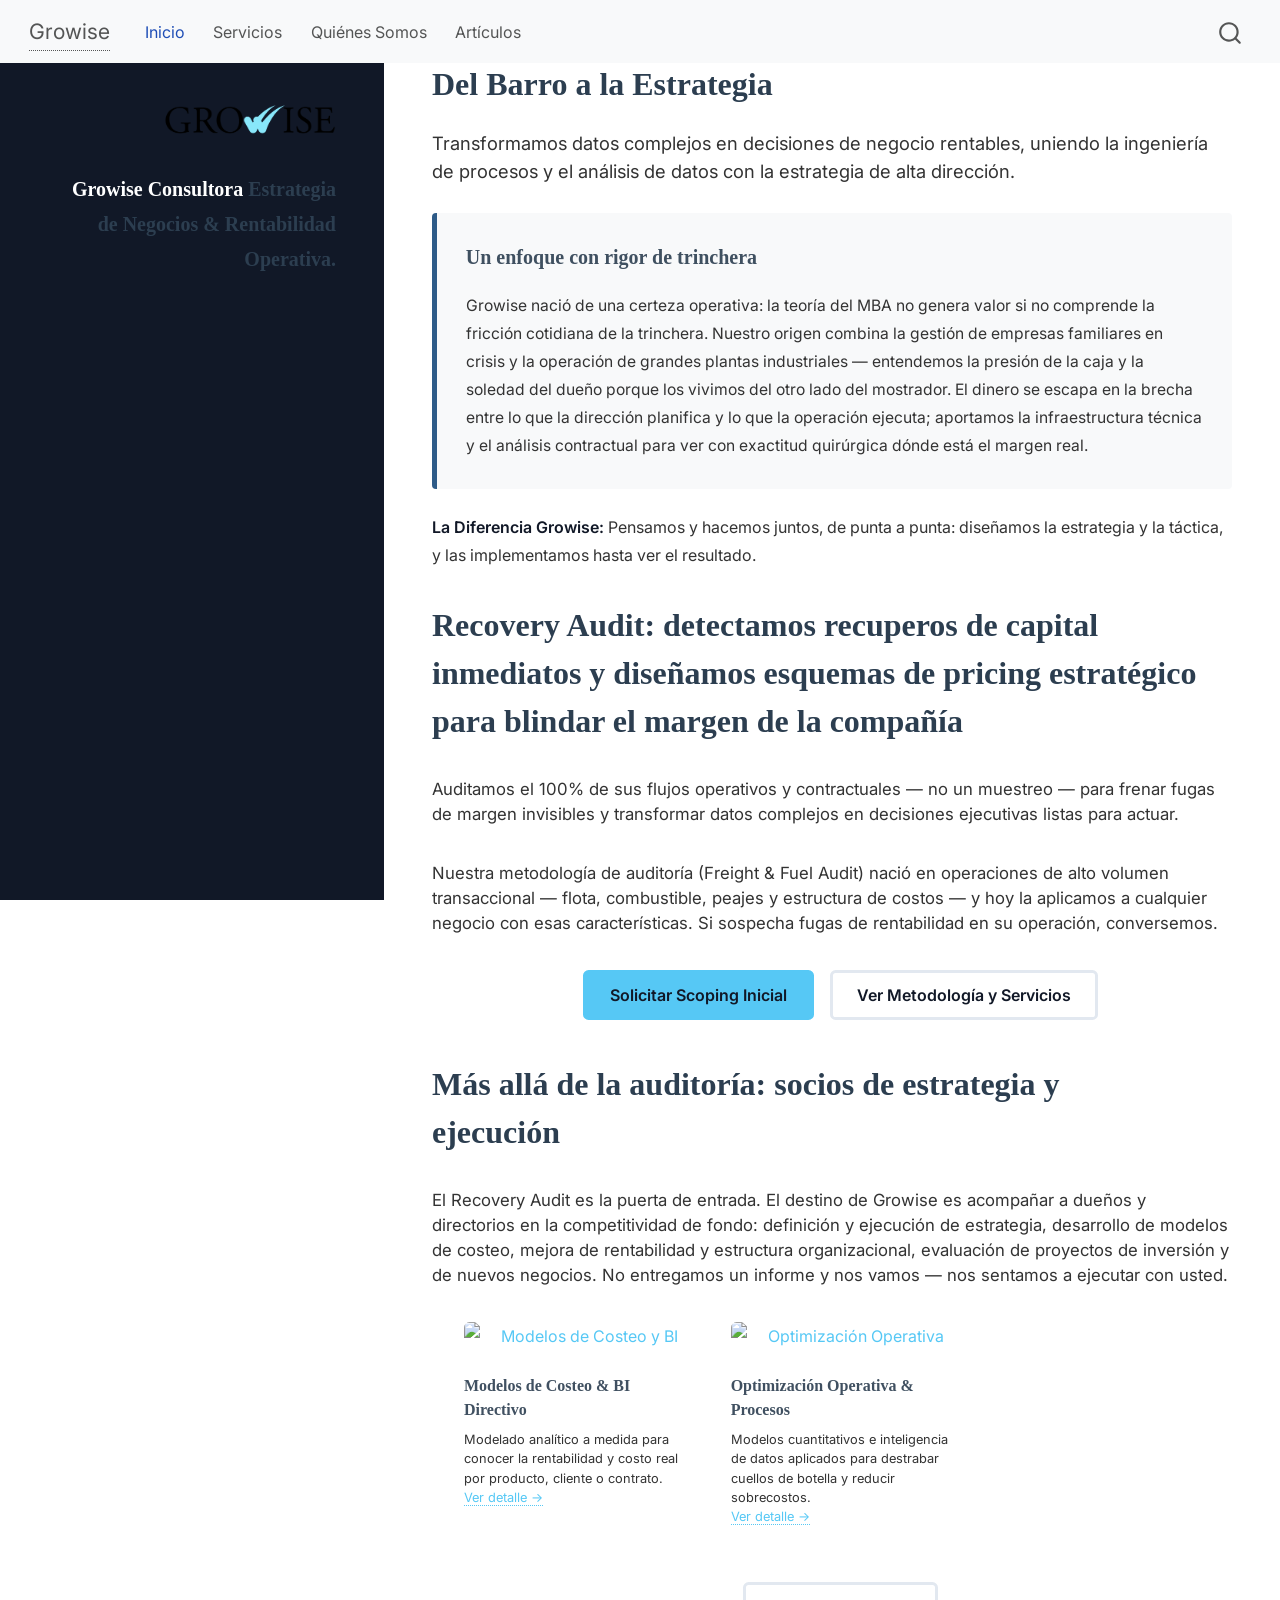
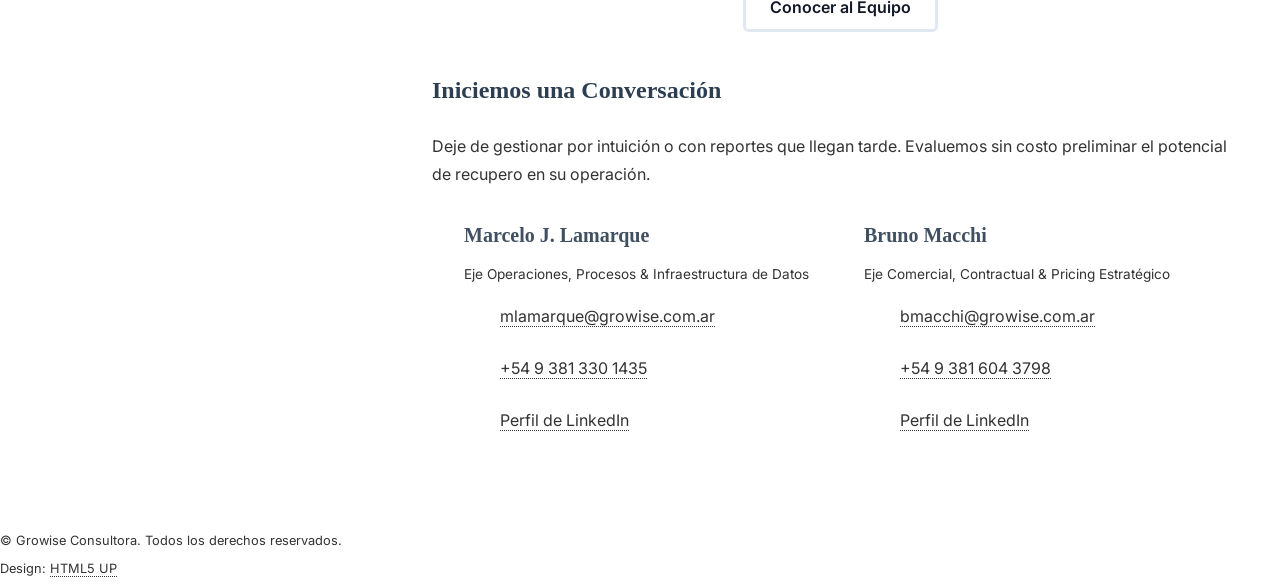
==== commit fc678e61: "Feature: enlazar tarjetas de verticales en index con su detalle en servicios Las tarjetas 'Modelos d" ====
--- a/index.html
+++ b/index.html
@@ -311,11 +311,13 @@
                 <a href="images/fulls/Dashboard_Estrategico.png" class="image fit thumb"><img src="images/thumbs/Dashboard_Estrategico.png" alt="Modelos de Costeo y BI"></a>
                 <h3 class="anchored">Modelos de Costeo &amp; BI Directivo</h3>
                 <p>Modelado analítico a medida para conocer la rentabilidad y costo real por producto, cliente o contrato.</p>
+                <p><a href="servicios.html#costeo-bi">Ver detalle →</a></p>
             </article>
             <article class="col-4 col-12-xsmall work-item">
                 <a href="images/fulls/Optimizacion_Procesos.png" class="image fit thumb"><img src="images/thumbs/Optimizacion_Procesos.png" alt="Optimización Operativa"></a>
                 <h3 class="anchored">Optimización Operativa &amp; Procesos</h3>
                 <p>Modelos cuantitativos e inteligencia de datos aplicados para destrabar cuellos de botella y reducir sobrecostos.</p>
+                <p><a href="servicios.html#optimizacion-procesos">Ver detalle →</a></p>
             </article>
         </div>
 
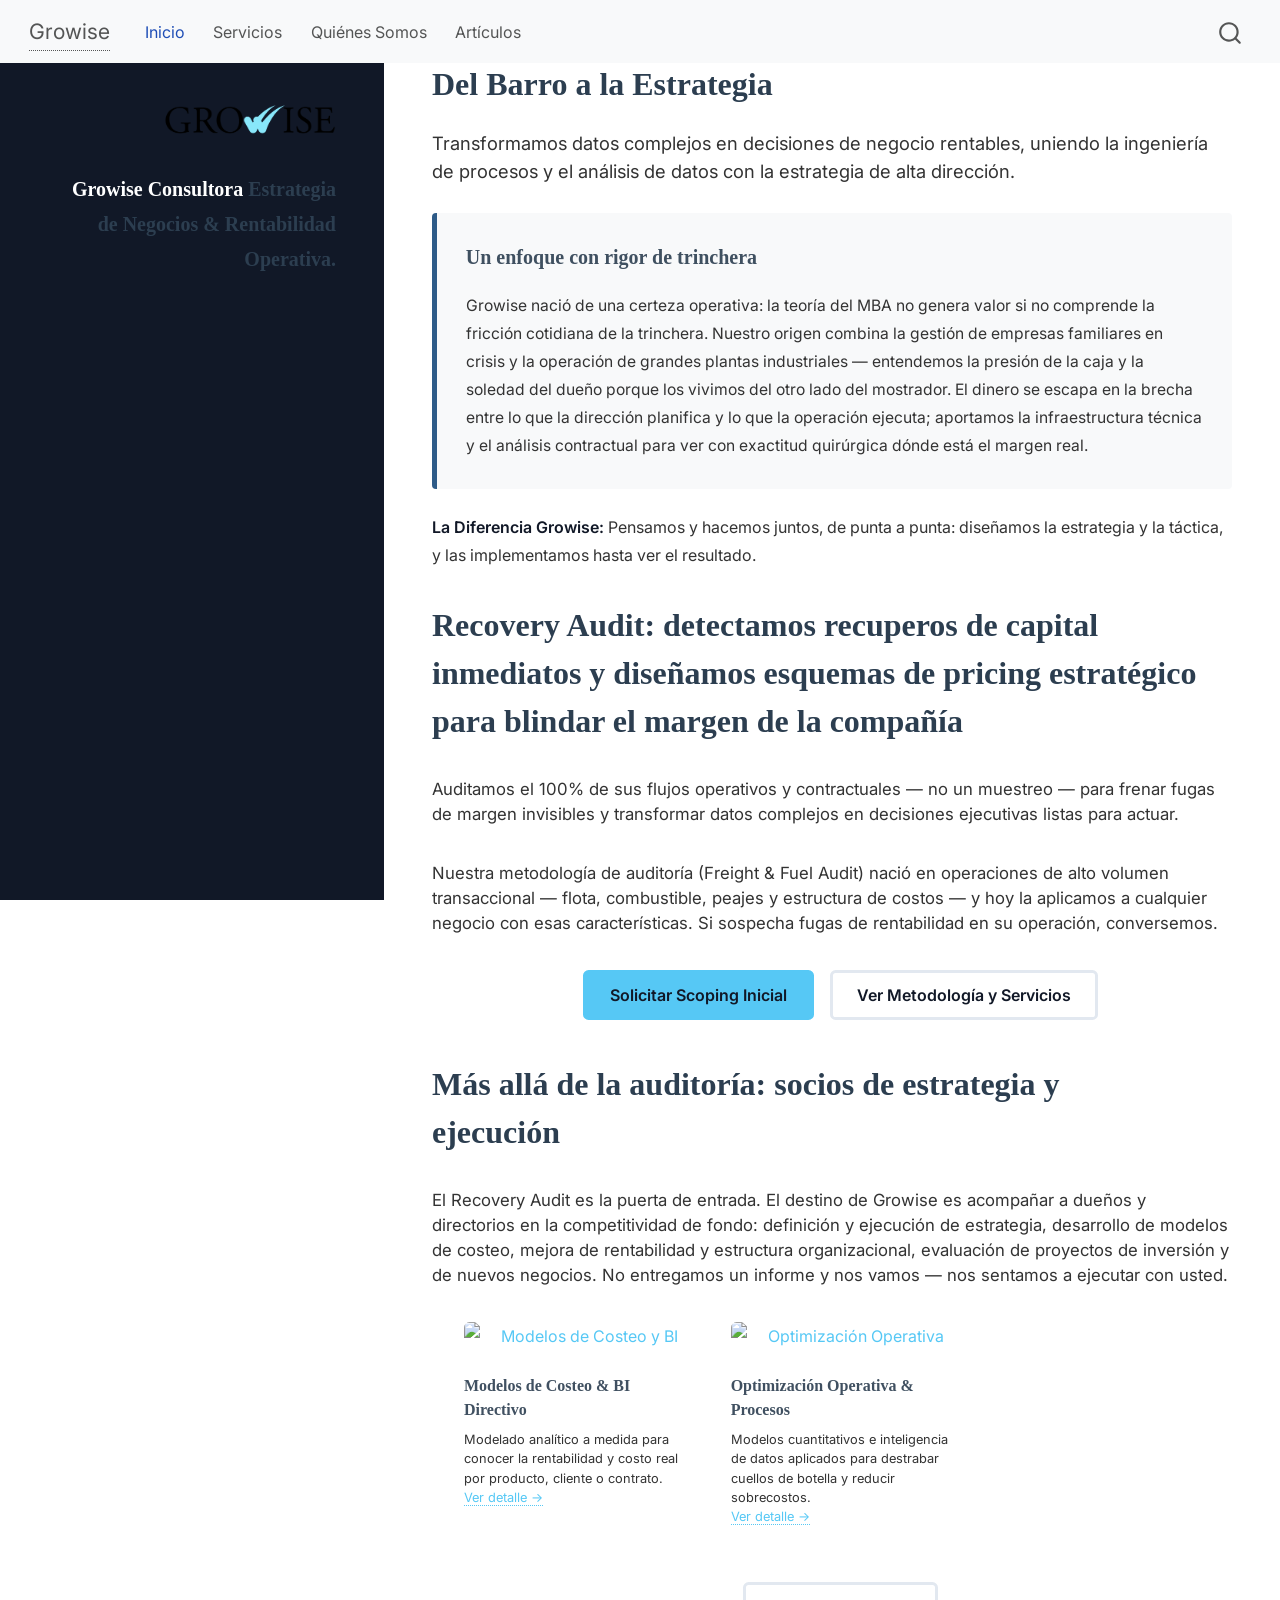
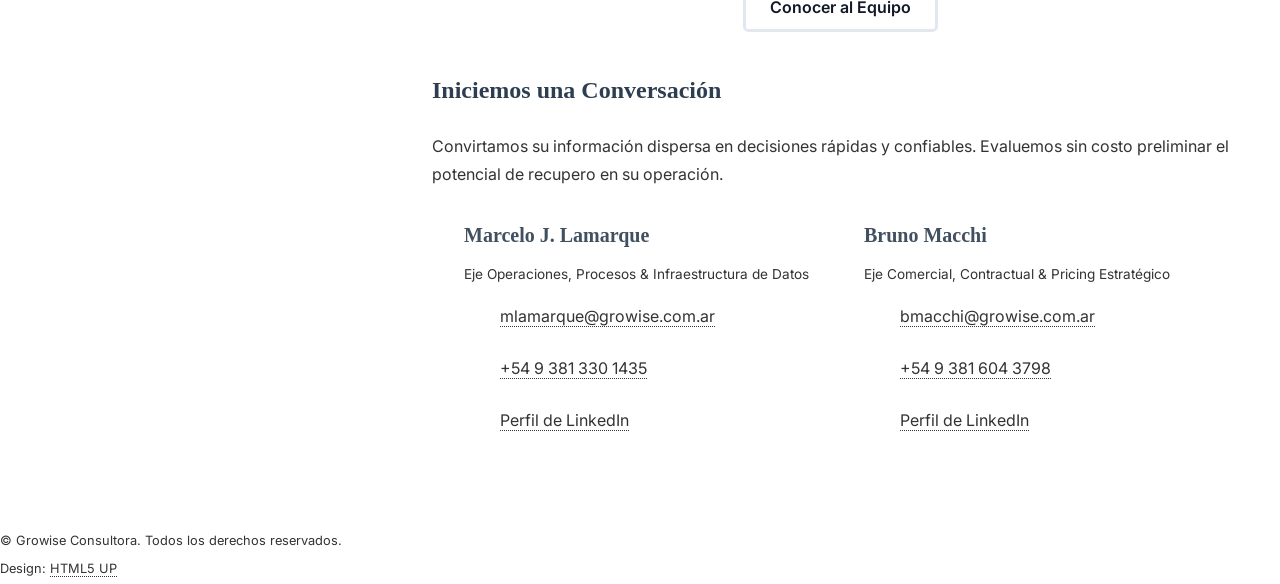
==== commit 117dfa46: "Copy: reemplazar frase acusatoria en CTA 'Iniciemos una Conversacion' 'Deje de gestionar por intuici" ====
--- a/index.html
+++ b/index.html
@@ -328,7 +328,7 @@
 
     <section id="three">
         <h2 class="anchored">Iniciemos una Conversación</h2>
-        <p>Deje de gestionar por intuición o con reportes que llegan tarde. Evaluemos sin costo preliminar el potencial de recupero en su operación.</p>
+        <p>Convirtamos su información dispersa en decisiones rápidas y confiables. Evaluemos sin costo preliminar el potencial de recupero en su operación.</p>
         
         <div class="row">
             <div class="col-6 col-12-small">
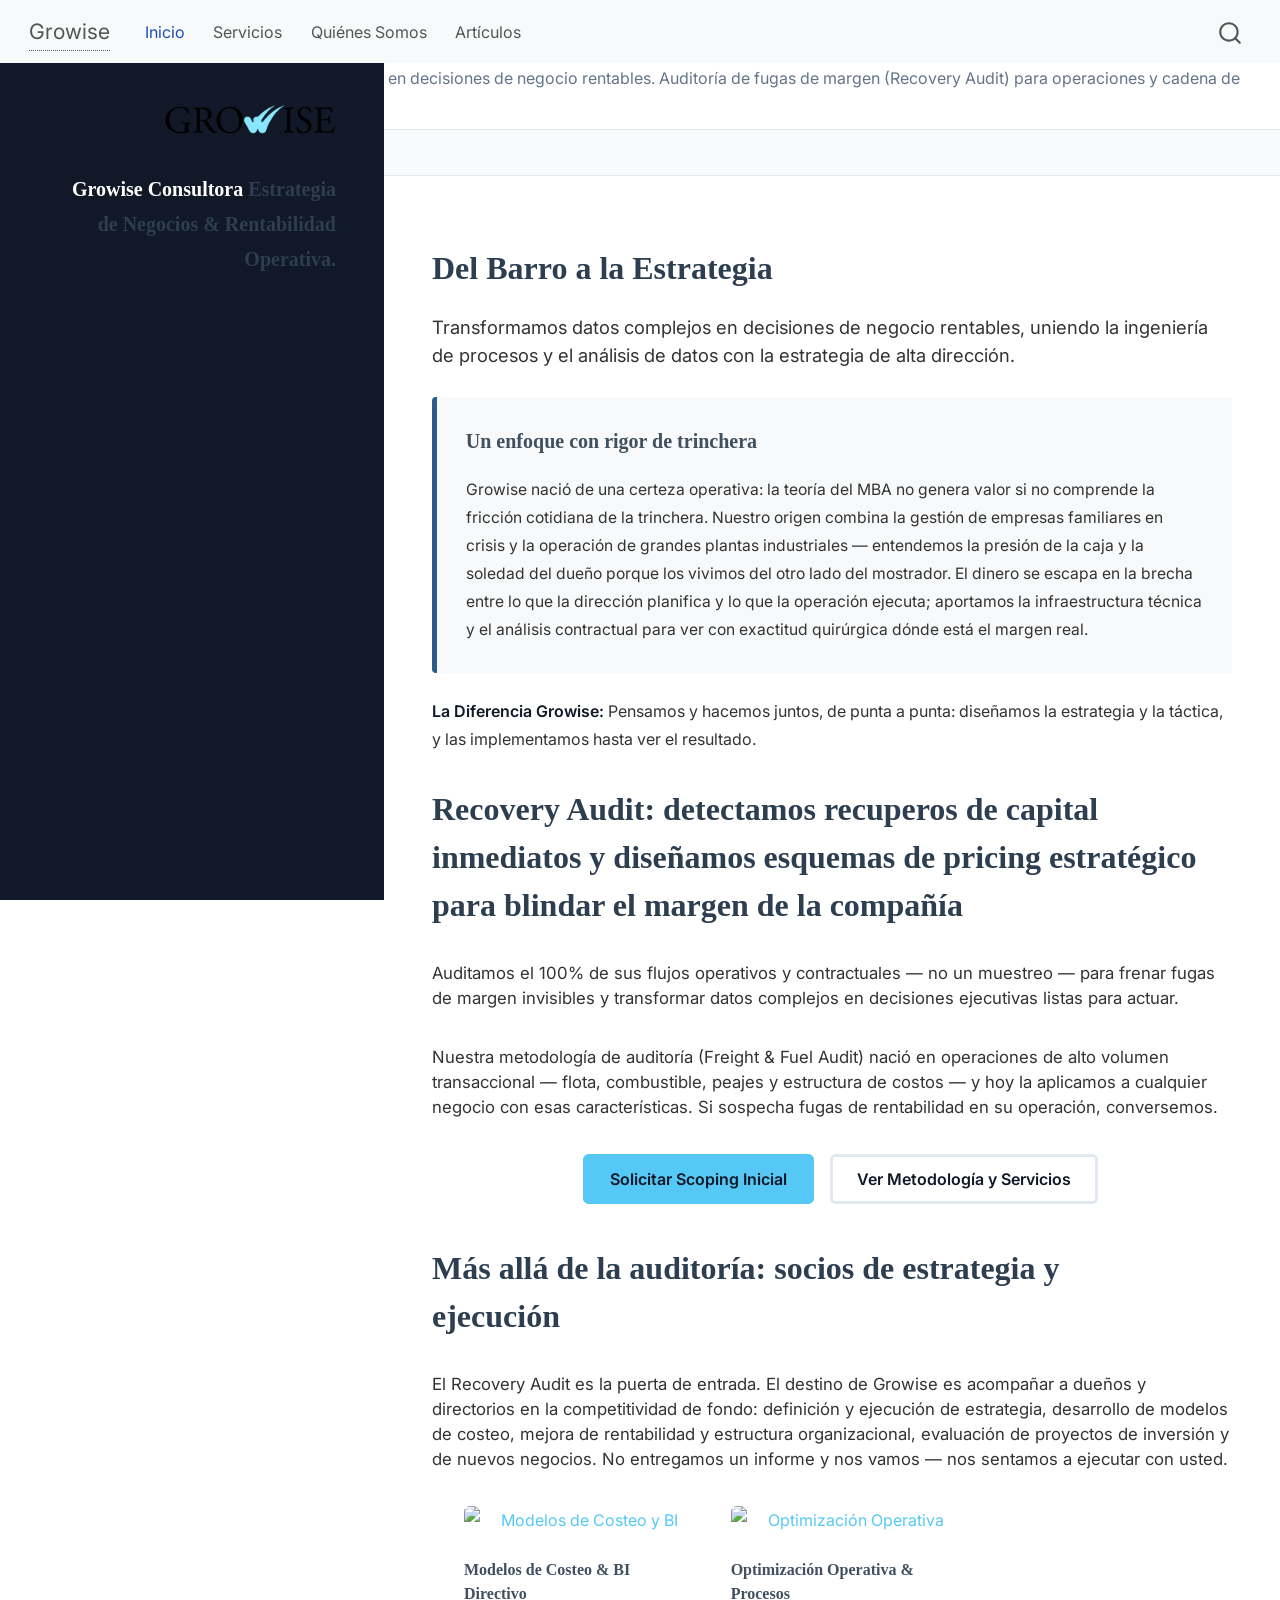
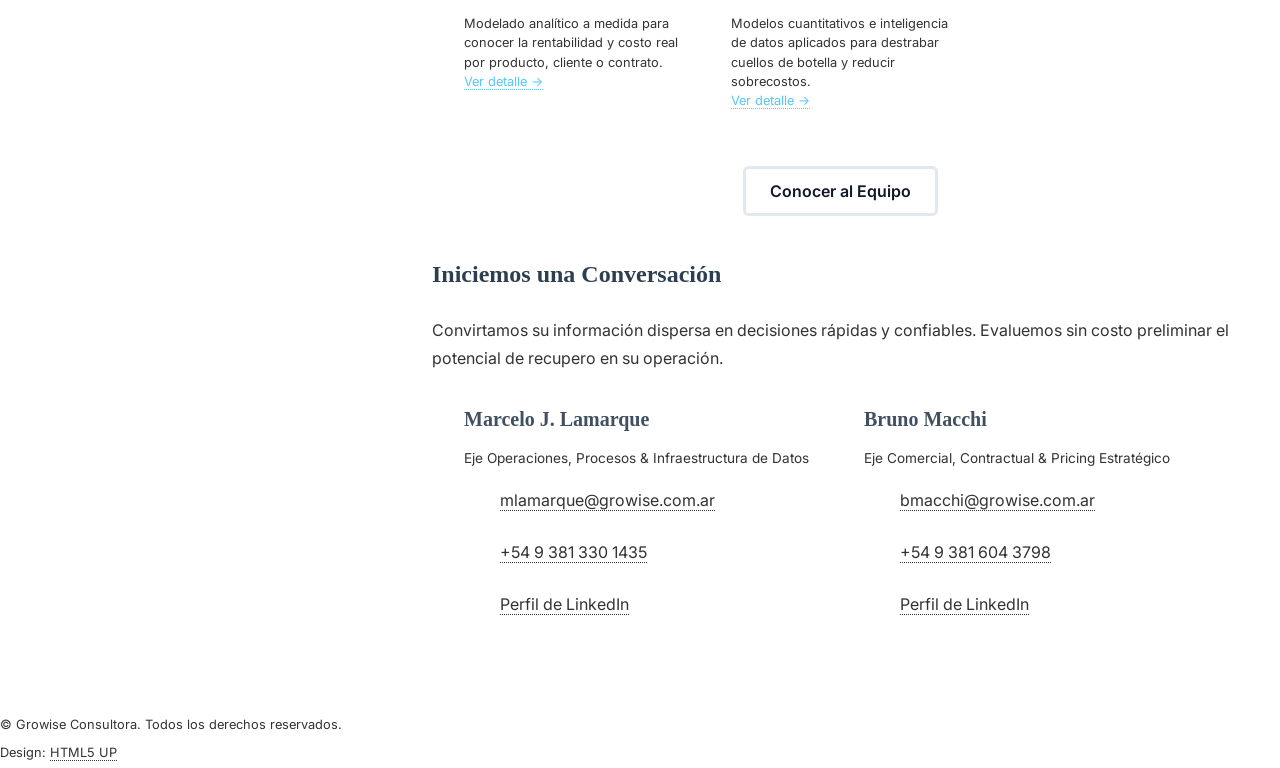
==== commit e0a6cb89: "Mejora de imagen png" ====
--- a/index.html
+++ b/index.html
@@ -7,7 +7,7 @@
 <meta name="viewport" content="width=device-width, initial-scale=1.0, user-scalable=yes">
 
 
-<title>Inicio – Growise</title>
+<title>Growise</title>
 <style>
 /* Default styles provided by pandoc.
 ** See https://pandoc.org/MANUAL.html#variables-for-html for config info.
@@ -108,6 +108,9 @@
 
 
 <link rel="stylesheet" href="assets/css/main.css">
+<meta property="og:title" content="Growise">
+<meta property="og:image" content="https://growise.com.ar/assets/img/social-preview.png">
+<meta property="og:site_name" content="Growise">
 </head>
 
 <body class="nav-fixed quarto-light">
@@ -158,27 +161,24 @@
         
     </div>
 <!-- main -->
-<main class="content" id="quarto-document-content">
-
-<header id="title-block-header" class="quarto-title-block default">
-<div class="quarto-title">
-<h1 class="title">Inicio</h1>
-</div>
-
-
-
-<div class="quarto-title-meta">
-
-    
-  
-    
-  </div>
-  
-
-
-</header>
-
-
+<main class="content" id="quarto-document-content"><header id="title-block-header" class="quarto-title-block"></header>
+
+
+
+
+<table class="caption-top table">
+<tbody>
+<tr class="odd">
+<td>title: “Inicio”</td>
+</tr>
+<tr class="even">
+<td>description: “Growise transforma datos complejos en decisiones de negocio rentables. Auditoría de fugas de margen (Recovery Audit) para operaciones y cadena de suministro en Chile, Perú y Colombia.”</td>
+</tr>
+<tr class="odd">
+<td>image: assets/img/social-preview.png</td>
+</tr>
+</tbody>
+</table>
 <style>
 /* 1. ELIMINAR EL HEADER AUTOMÁTICO OCULTO DE QUARTO */
 #title-block-header,
@@ -457,7 +457,7 @@
     }
       var localhostRegex = new RegExp(/^(?:http|https):\/\/localhost\:?[0-9]*\//);
       var mailtoRegex = new RegExp(/^mailto:/);
-        var filterRegex = new RegExp('/' + window.location.host + '/');
+        var filterRegex = new RegExp("https:\/\/growise\.com\.ar");
       var isInternal = (href) => {
           return filterRegex.test(href) || localhostRegex.test(href) || mailtoRegex.test(href);
       }
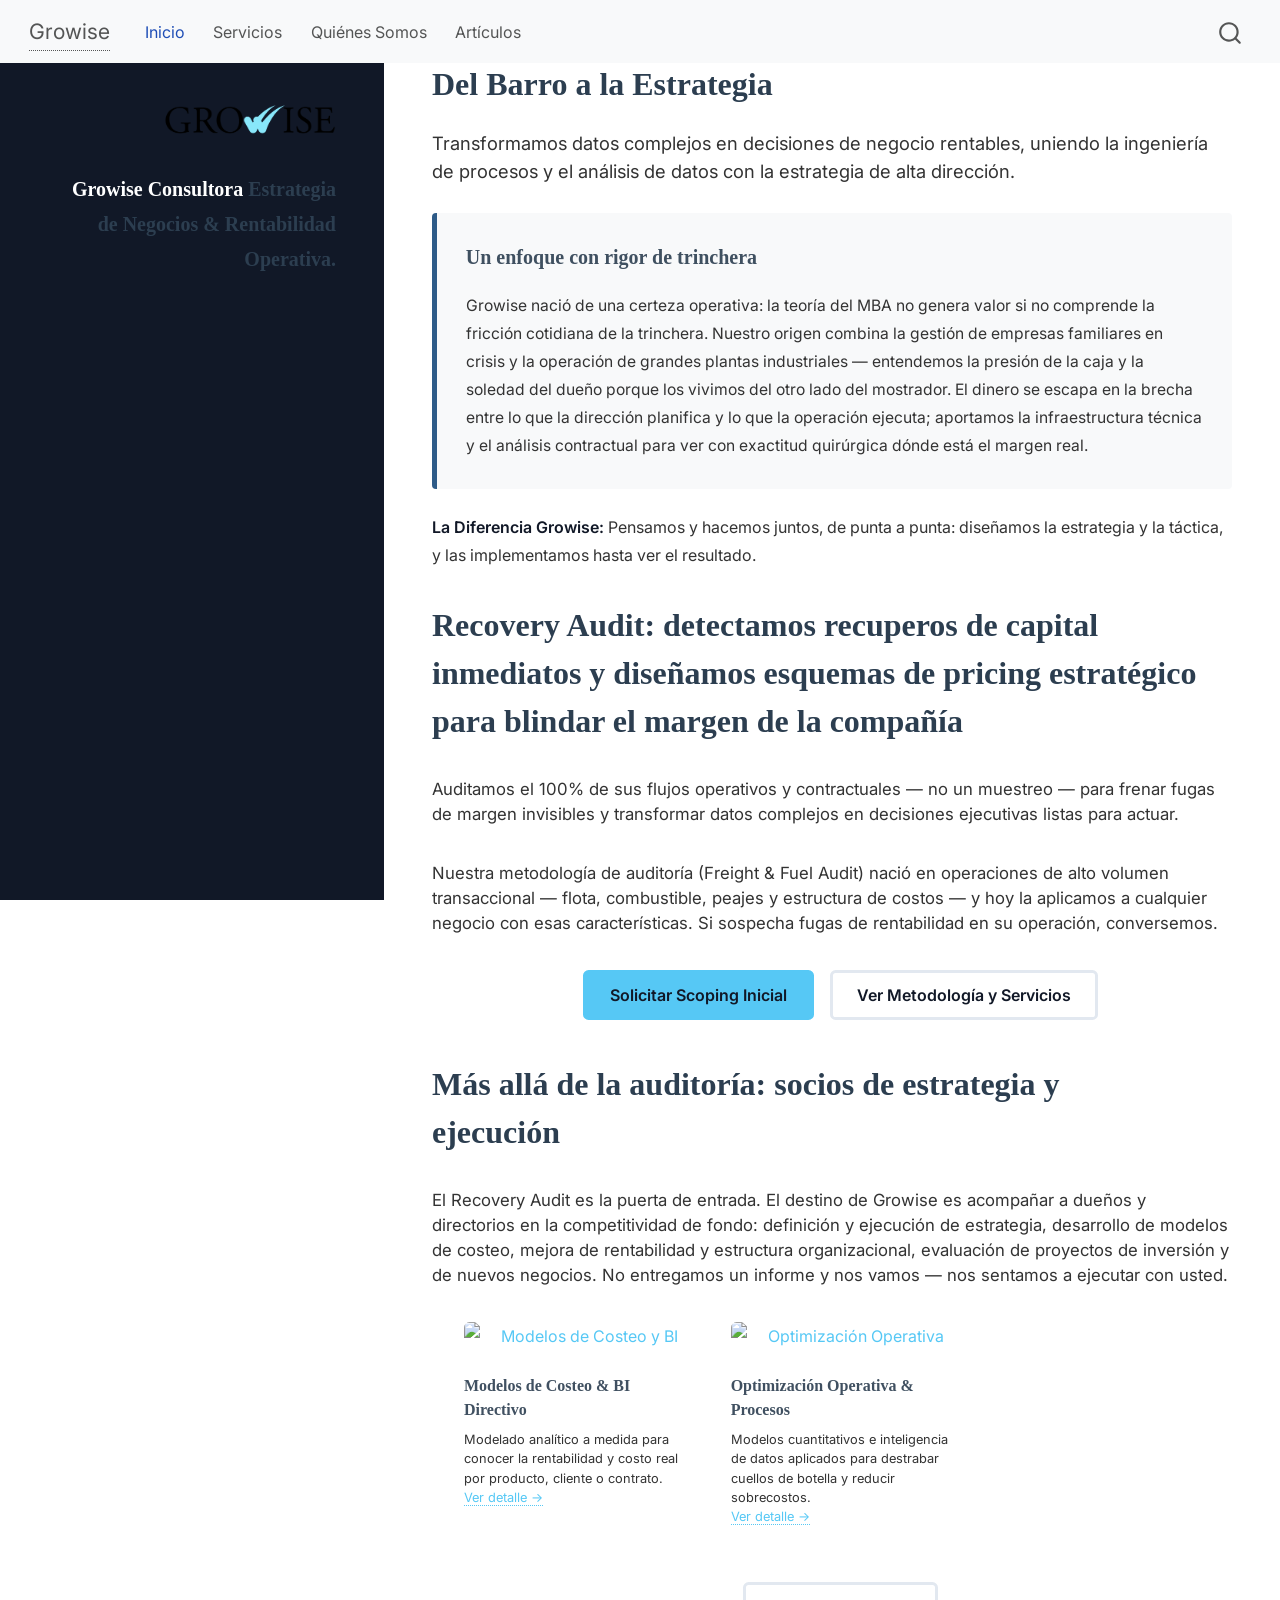
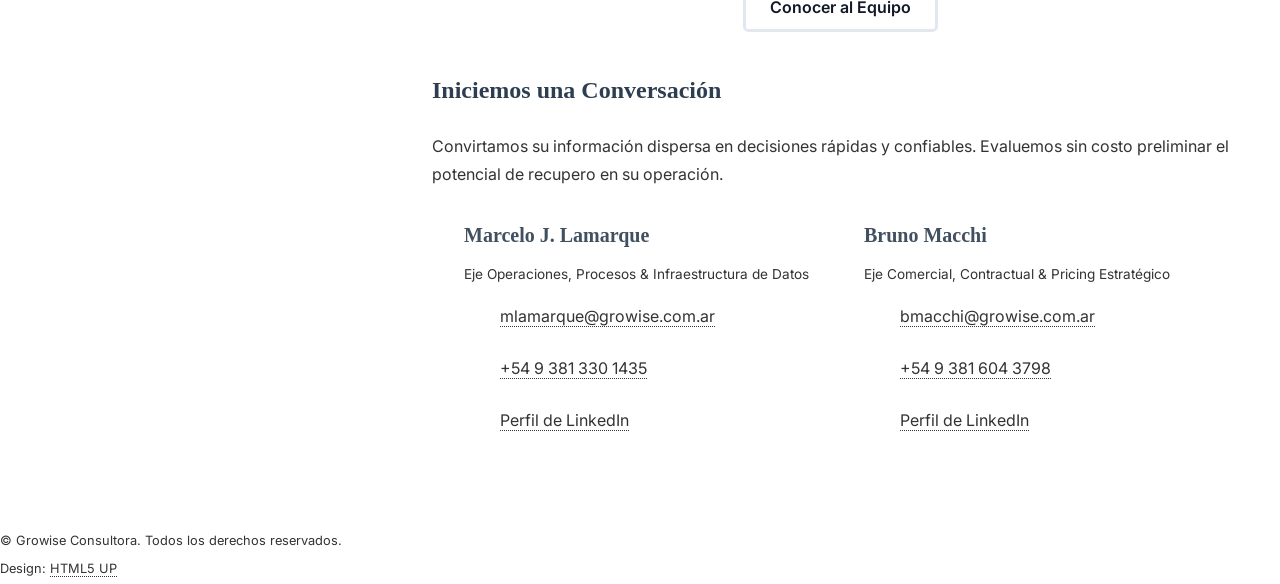
==== commit 79ddf192: "resuelto" ====
--- a/index.html
+++ b/index.html
@@ -6,8 +6,9 @@
 
 <meta name="viewport" content="width=device-width, initial-scale=1.0, user-scalable=yes">
 
-
-<title>Growise</title>
+<meta name="description" content="Growise transforma datos complejos en decisiones de negocio rentables. Auditoría de fugas de margen (Recovery Audit) para operaciones y cadena de suministro en Chile, Perú y Colombia.">
+
+<title>Inicio – Growise</title>
 <style>
 /* Default styles provided by pandoc.
 ** See https://pandoc.org/MANUAL.html#variables-for-html for config info.
@@ -108,9 +109,12 @@
 
 
 <link rel="stylesheet" href="assets/css/main.css">
-<meta property="og:title" content="Growise">
+<meta property="og:title" content="Inicio – Growise">
+<meta property="og:description" content="Growise transforma datos complejos en decisiones de negocio rentables. Auditoría de fugas de margen (Recovery Audit) para operaciones y cadena de suministro en Chile, Perú y Colombia.">
 <meta property="og:image" content="https://growise.com.ar/assets/img/social-preview.png">
 <meta property="og:site_name" content="Growise">
+<meta property="og:image:height" content="630">
+<meta property="og:image:width" content="1200">
 </head>
 
 <body class="nav-fixed quarto-light">
@@ -161,24 +165,32 @@
         
     </div>
 <!-- main -->
-<main class="content" id="quarto-document-content"><header id="title-block-header" class="quarto-title-block"></header>
-
-
-
-
-<table class="caption-top table">
-<tbody>
-<tr class="odd">
-<td>title: “Inicio”</td>
-</tr>
-<tr class="even">
-<td>description: “Growise transforma datos complejos en decisiones de negocio rentables. Auditoría de fugas de margen (Recovery Audit) para operaciones y cadena de suministro en Chile, Perú y Colombia.”</td>
-</tr>
-<tr class="odd">
-<td>image: assets/img/social-preview.png</td>
-</tr>
-</tbody>
-</table>
+<main class="content" id="quarto-document-content">
+
+<header id="title-block-header" class="quarto-title-block default">
+<div class="quarto-title">
+<h1 class="title">Inicio</h1>
+</div>
+
+<div>
+  <div class="description">
+    Growise transforma datos complejos en decisiones de negocio rentables. Auditoría de fugas de margen (Recovery Audit) para operaciones y cadena de suministro en Chile, Perú y Colombia.
+  </div>
+</div>
+
+
+<div class="quarto-title-meta">
+
+    
+  
+    
+  </div>
+  
+
+
+</header>
+
+
 <style>
 /* 1. ELIMINAR EL HEADER AUTOMÁTICO OCULTO DE QUARTO */
 #title-block-header,
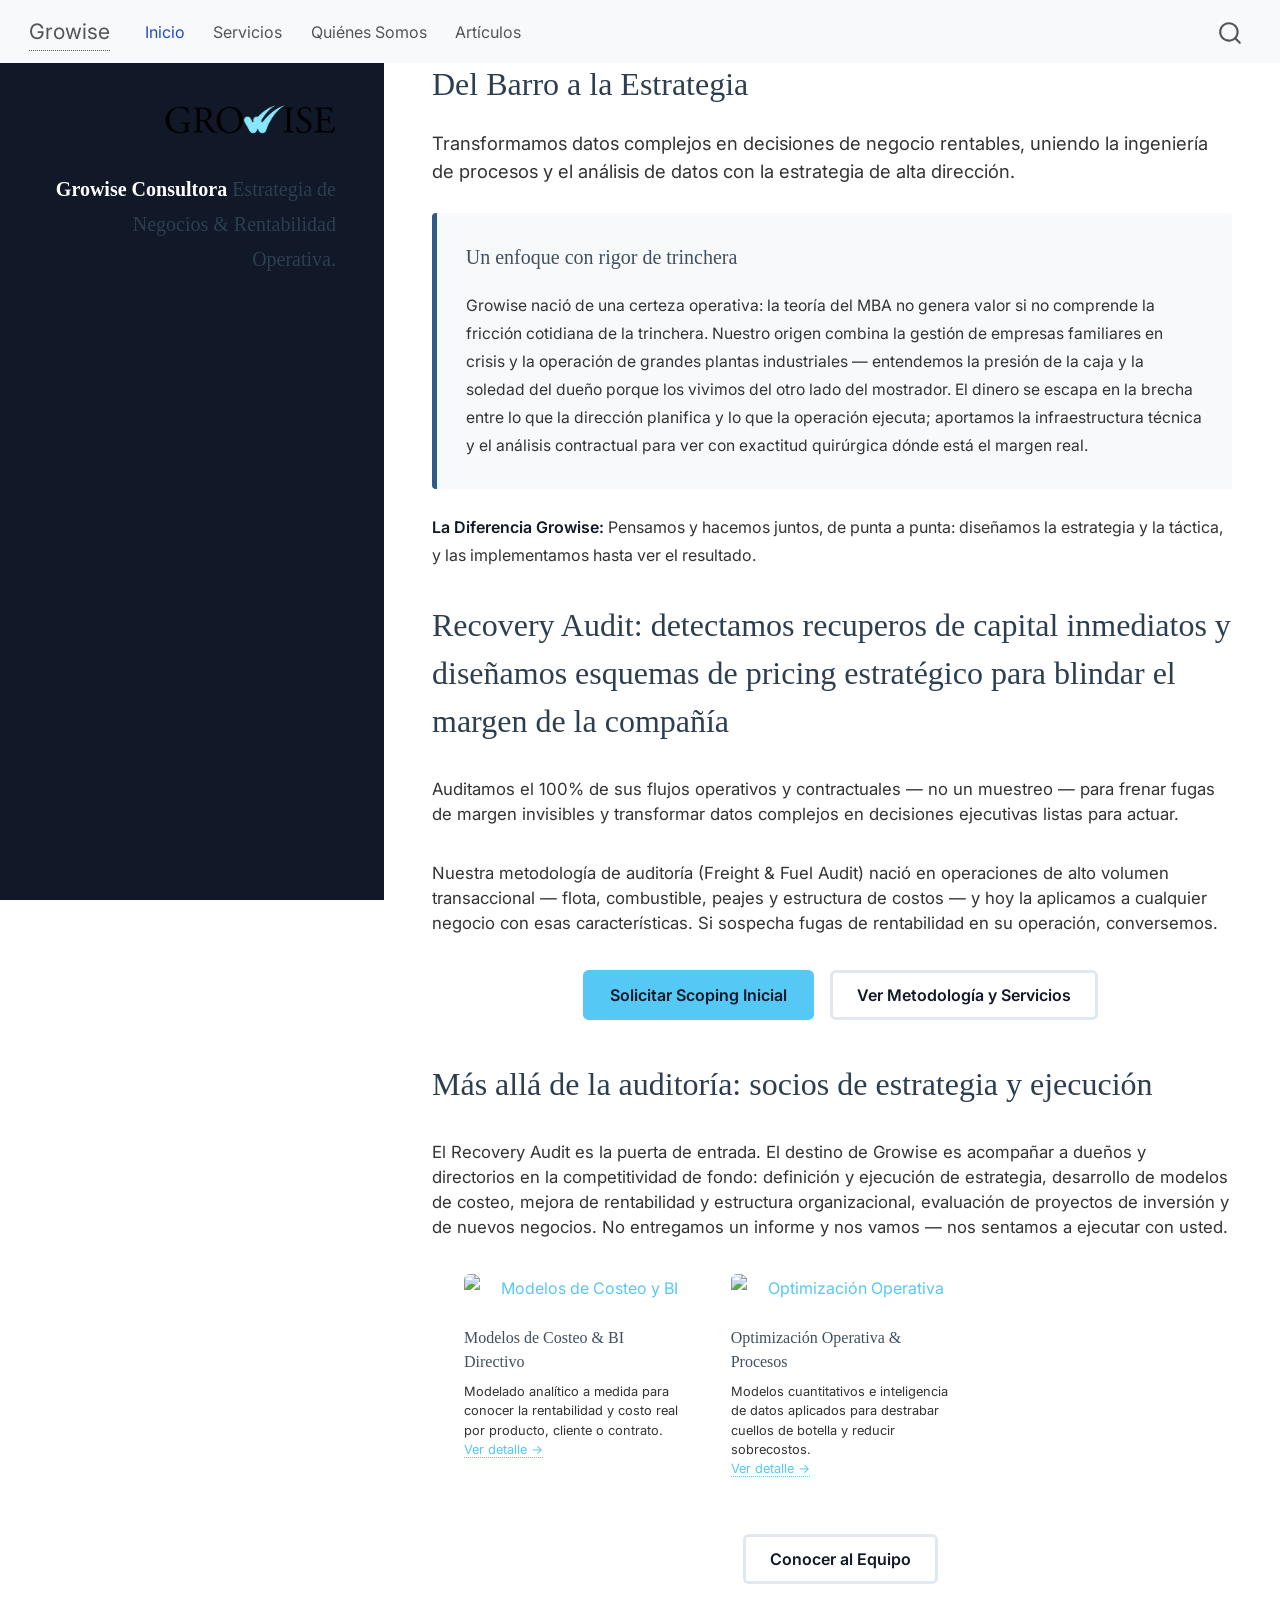
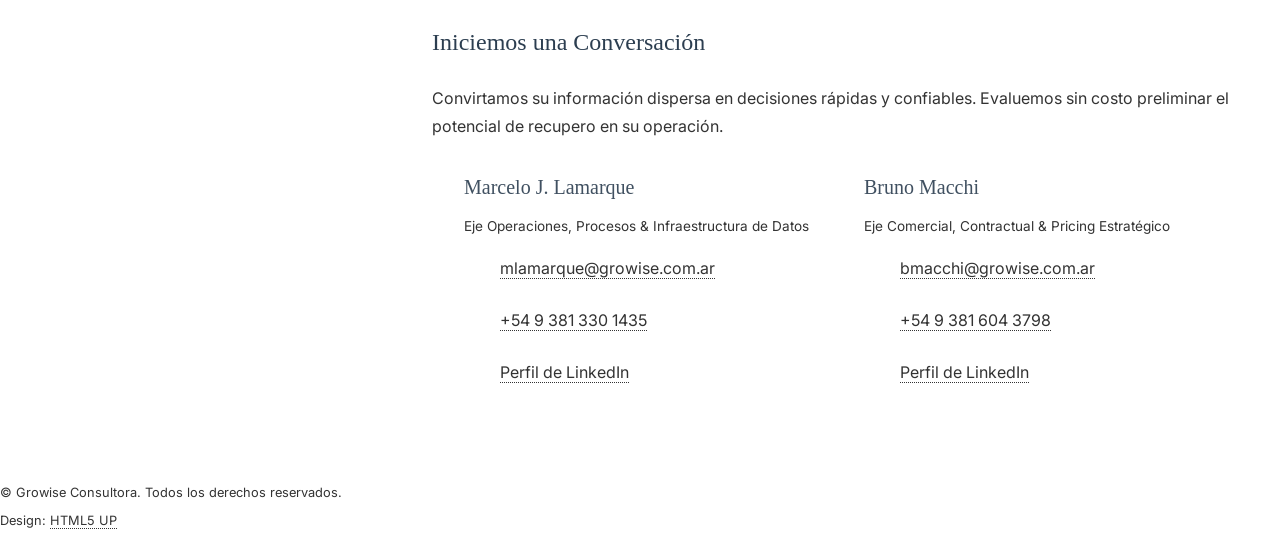
==== commit d837c044: "web: actualización automática 2026-09-03 22:53" ====
--- a/index.html
+++ b/index.html
@@ -96,7 +96,7 @@
 
 /* LEGIBILIDAD (Para los artículos) */
 p, li, section, .quarto-title-meta { color: #333 !important; font-size: 1.05em; line-height: 1.6; }
-h1, h2, h3, h4 { color: #2c3e50 !important; font-weight: bold; }
+h1, h2, h3, h4 { color: #2c3e50 !important; font-weight: bold; font-style: normal !important; }
 
 /* GALERÍA DE ARTÍCULOS Y METADATOS */
 header.quarto-title-block { padding-top: 3em !important; margin-bottom: 2em !important; }
--- a/assets/css/main.css
+++ b/assets/css/main.css
@@ -133,7 +133,8 @@
 h1, h2, h3, h4, h5, h6 {
   color: #111827;
   font-family: "Didot LT Pro Roman", "Playfair Display", Georgia, serif;
-  font-weight: 600;
+  font-style: normal;
+  font-weight: 400;
   line-height: 1em;
   margin: 0 0 1em 0;
 }
